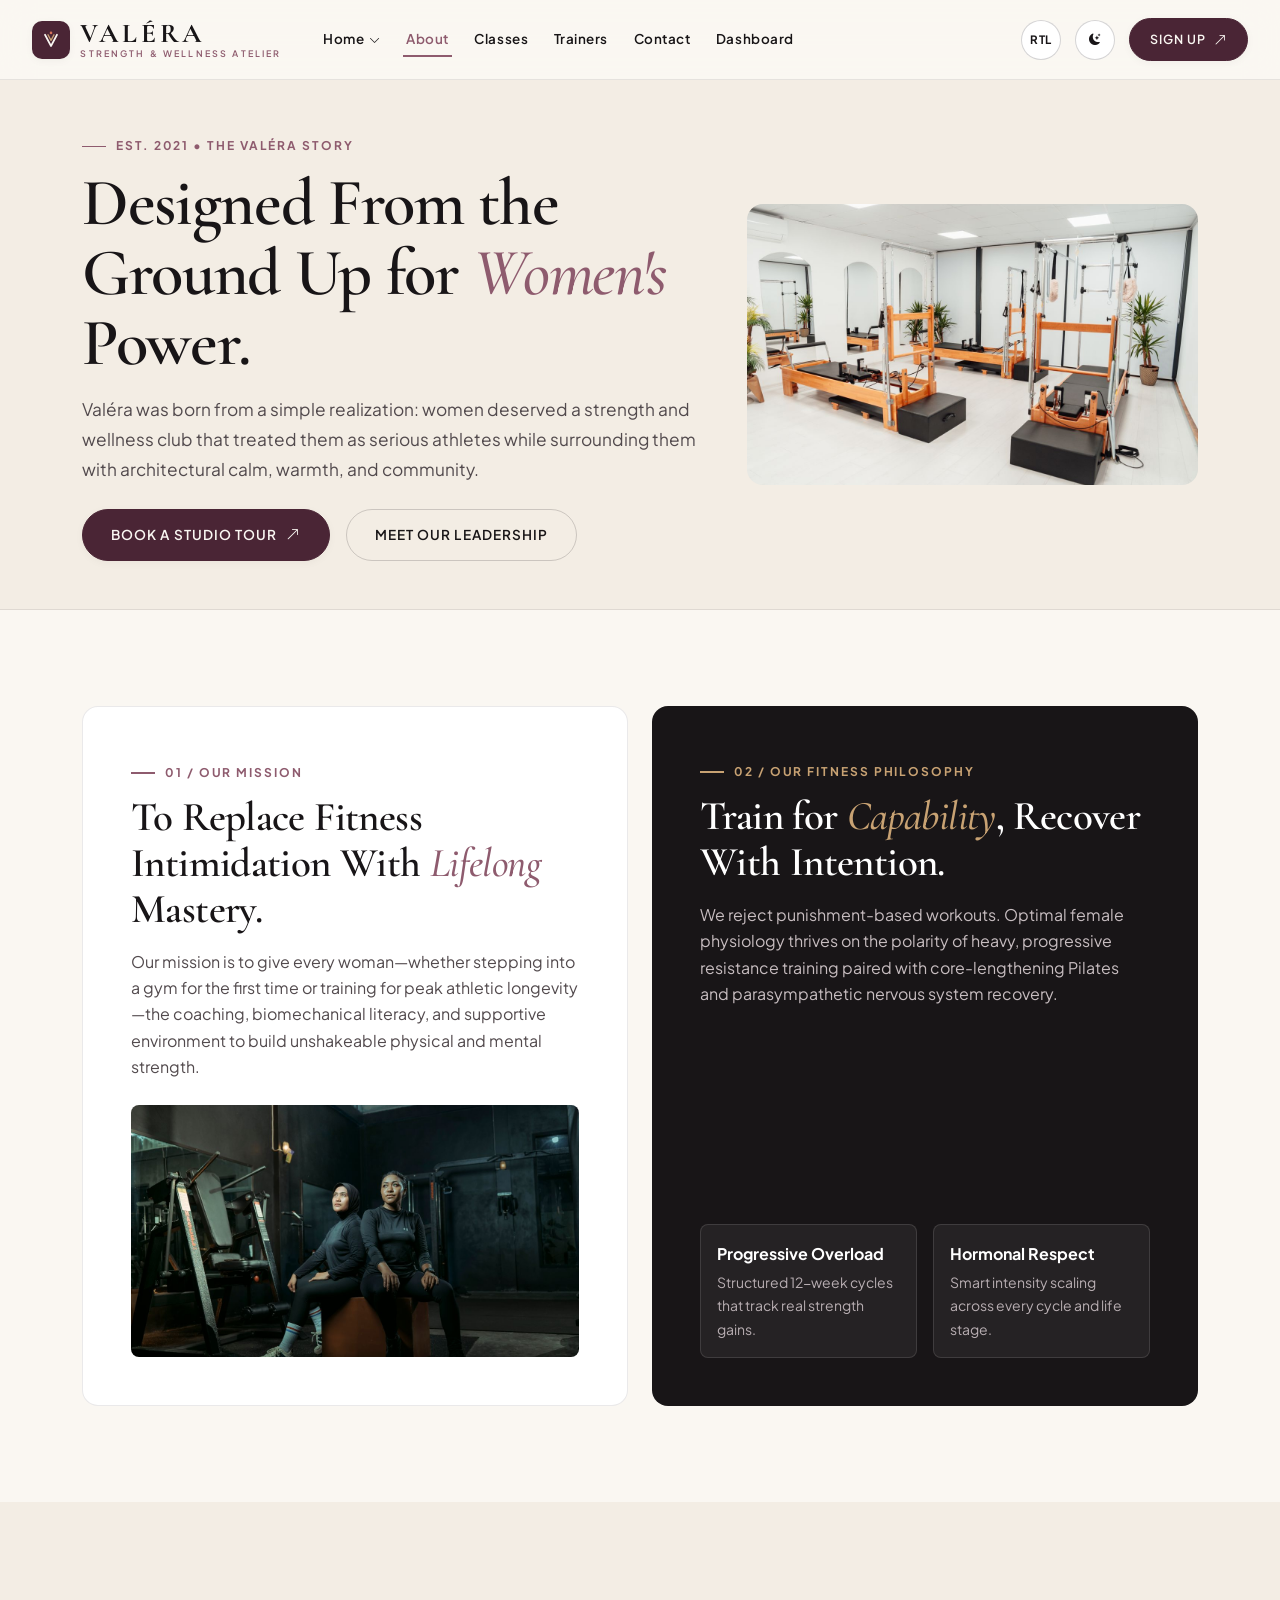
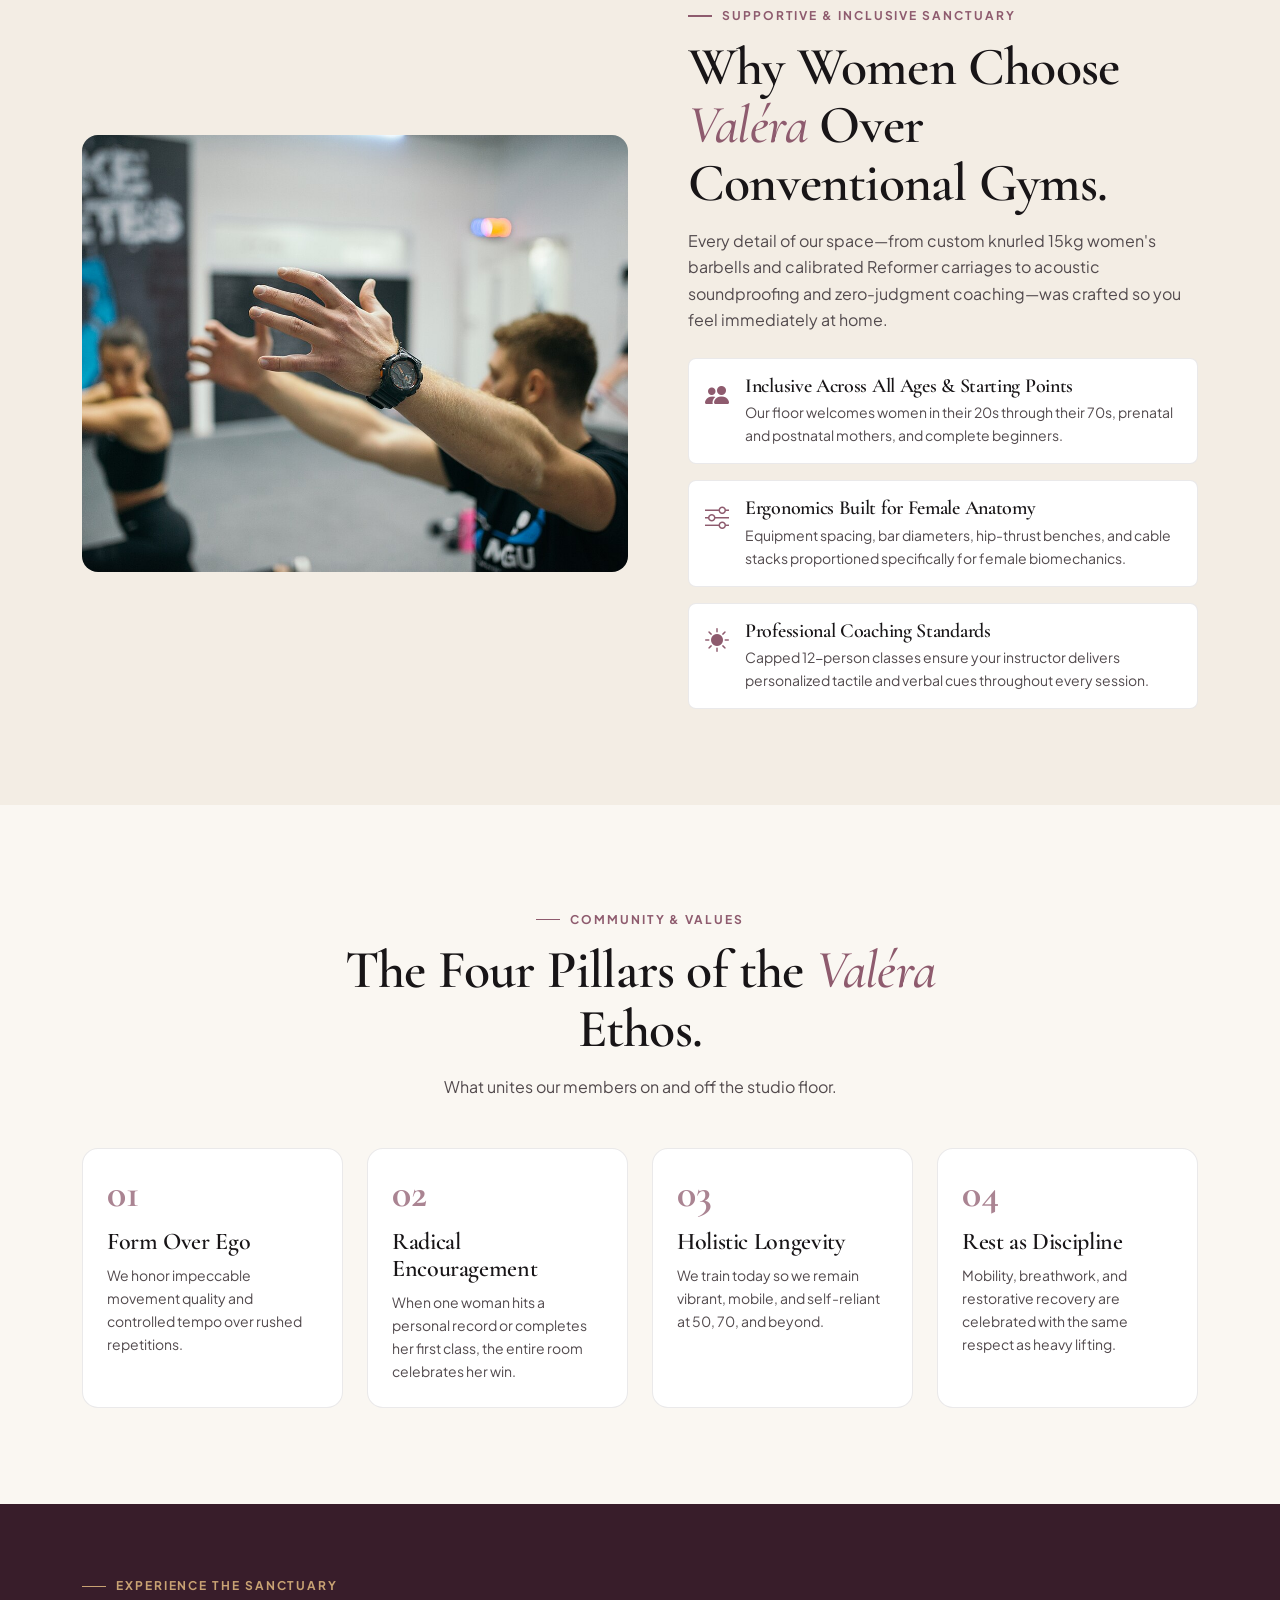
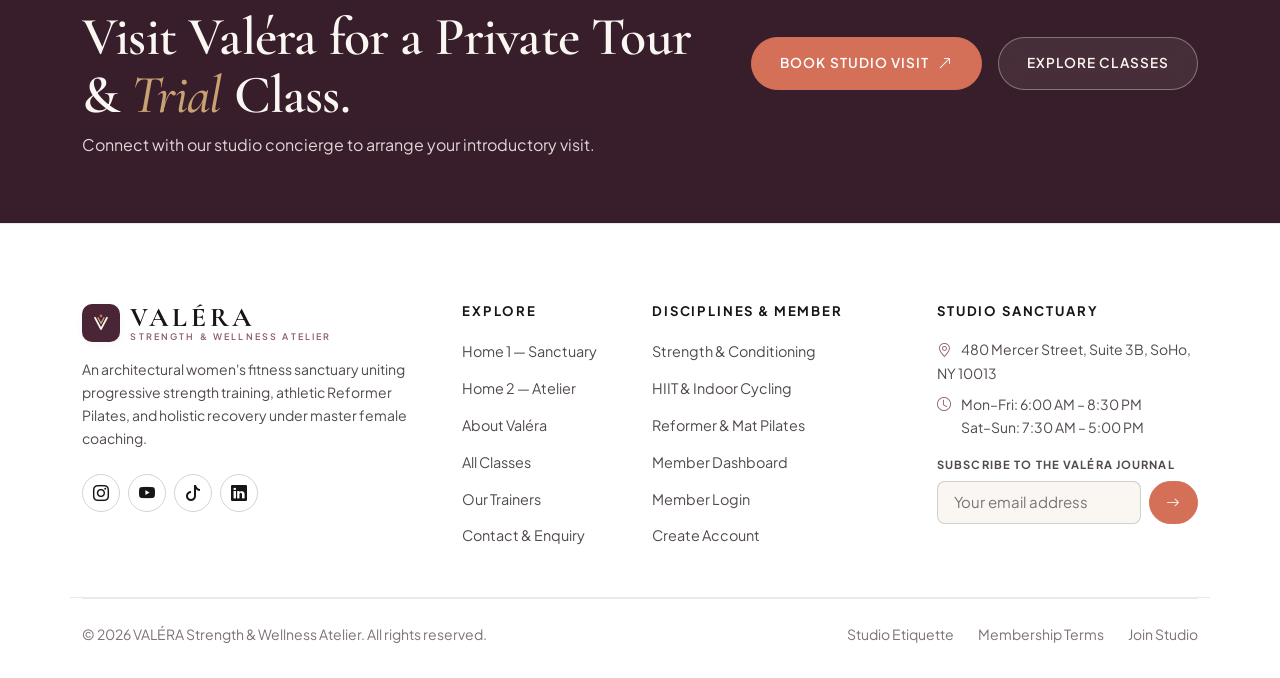
==== about.html @ f95fdae6 "Your commit message" ====
<!DOCTYPE html>
<html lang="en" data-theme="light" dir="ltr">
<head>
  <meta charset="UTF-8" />
  <meta name="viewport" content="width=device-width, initial-scale=1.0" />
  <title>About Our Women's Strength Sanctuary | VALÉRA Atelier</title>
  <meta name="description" content="Discover Valéra's mission, female-first training philosophy, coaching standards, and inclusive boutique studio culture." />
  <link rel="icon" type="image/svg+xml" href="assets/images/favicon.svg" />

  <!-- Prevent Flash of Unstyled Theme & Direction -->
  <script>
    (function() {
      try {
        var saved = localStorage.getItem('valera_theme_preference') || 'light';
        var dir = localStorage.getItem('valera_dir_preference') || 'ltr';
        document.documentElement.setAttribute('data-theme', saved);
        document.documentElement.setAttribute('dir', dir);
      } catch (e) {}
    })();
  </script>

  <!-- Google Fonts -->
  <link rel="preconnect" href="https://fonts.googleapis.com" />
  <link rel="preconnect" href="https://fonts.gstatic.com" crossorigin />
  <link href="https://fonts.googleapis.com/css2?family=Cormorant+Garamond:ital,wght@0,500;0,600;0,700;1,500;1,600&family=Plus+Jakarta+Sans:wght@400;500;600;700&display=swap" rel="stylesheet" />

  <!-- Bootstrap 5.3 CSS & Bootstrap Icons -->
  <link href="https://cdn.jsdelivr.net/npm/bootstrap@5.3.3/dist/css/bootstrap.min.css" rel="stylesheet" />
  <link href="https://cdn.jsdelivr.net/npm/bootstrap-icons@1.11.3/font/bootstrap-icons.min.css" rel="stylesheet" />

  <!-- Custom Design System Stylesheet -->
  <link rel="stylesheet" href="assets/css/style.css" />
</head>
<body>

  <!-- ========================================================================
       MANDATORY STICKY NAVIGATION BAR
       ======================================================================== -->
  <header class="valera-navbar" role="banner">
    <div class="container-fluid">
      <a href="index.html" class="navbar-brand-valera" aria-label="Valéra Home">
        <span class="brand-icon-mark" aria-hidden="true">
          <svg viewBox="0 0 64 64" fill="none" xmlns="http://www.w3.org/2000/svg">
            <path d="M16 18L32 48L48 18" stroke="#FAF7F2" stroke-width="4.5" stroke-linecap="round" stroke-linejoin="round"/>
            <path d="M24 18L32 33L40 18" stroke="#C8A273" stroke-width="3.5" stroke-linecap="round" stroke-linejoin="round"/>
            <circle cx="32" cy="13" r="3.5" fill="#D46F58"/>
          </svg>
        </span>
        <span class="brand-text-stack">
          <span class="brand-title">VALÉRA</span>
          <span class="brand-subtitle">Strength &amp; Wellness Atelier</span>
        </span>
      </a>

      <div class="d-flex align-items-center gap-2 d-lg-none">
        <button type="button" class="theme-toggle-btn rtl-toggle-btn" data-rtl-toggle aria-label="Toggle RTL direction" aria-pressed="false">RTL</button>
        <button type="button" class="theme-toggle-btn" data-theme-toggle aria-label="Switch theme">
          <i class="bi bi-moon-stars-fill"></i>
        </button>
        <button type="button" class="valera-hamburger" id="valeraHamburger" aria-label="Toggle navigation" aria-expanded="false" aria-controls="valeraNavCollapse">
          <i class="bi bi-list fs-4"></i>
        </button>
      </div>

      <nav class="valera-nav-collapse" id="valeraNavCollapse" aria-label="Main Navigation">
        <ul class="valera-nav-menu">
          <li class="valera-nav-item valera-dropdown">
            <button type="button" class="valera-nav-link valera-dropdown-toggle" aria-expanded="false">
              <span>Home</span>
              <i class="bi bi-chevron-down dropdown-SingleChevron"></i>
            </button>
            <ul class="valera-dropdown-menu" aria-label="Home variations">
              <li>
                <a href="index.html" class="valera-dropdown-item">
                  <span class="item-title">Home 1 — Sanctuary Flagship <i class="bi bi-arrow-up-right"></i></span>
                  <span class="item-desc">Cinematic strength &amp; athletic club experience</span>
                </a>
              </li>
              <li>
                <a href="home-2.html" class="valera-dropdown-item">
                  <span class="item-title">Home 2 — Editorial Atelier <i class="bi bi-arrow-up-right"></i></span>
                  <span class="item-desc">Lifestyle movement, pilates &amp; member chronicle</span>
                </a>
              </li>
            </ul>
          </li>

          <li class="valera-nav-item"><a href="about.html" class="valera-nav-link active">About</a></li>
          <li class="valera-nav-item"><a href="classes.html" class="valera-nav-link">Classes</a></li>
          <li class="valera-nav-item"><a href="trainers.html" class="valera-nav-link">Trainers</a></li>
          <li class="valera-nav-item"><a href="contact.html" class="valera-nav-link">Contact</a></li>
          <li class="valera-nav-item"><a href="dashboard.html" class="valera-nav-link">Dashboard</a></li>
        </ul>

        <div class="valera-nav-actions d-none d-lg-flex">
          <button type="button" class="theme-toggle-btn rtl-toggle-btn" data-rtl-toggle aria-label="Toggle RTL direction" aria-pressed="false">RTL</button>
          <button type="button" class="theme-toggle-btn" data-theme-toggle aria-label="Switch theme">
            <i class="bi bi-moon-stars-fill"></i>
          </button>
          <a href="signup.html" class="btn-valera-primary btn-nav-join">
            Sign Up <i class="bi bi-arrow-up-right"></i>
          </a>
        </div>

        <div class="valera-nav-actions-mobile d-lg-none">
          <a href="signup.html" class="btn-valera-primary w-100">
            Sign Up <i class="bi bi-arrow-up-right"></i>
          </a>
        </div>
      </nav>
    </div>
  </header>

  <main>
    <!-- ======================================================================
         1. UNIFORM NON-HOME PAGE HERO (.page-hero-valera)
         ====================================================================== -->
    <section class="page-hero-valera">
      <div class="container">
        <div class="row align-items-center gy-4">
          <div class="col-lg-7">
            <span class="eyebrow" data-gsap-hero>Est. 2021 &bull; The Valéra Story</span>
            <h1 class="display-xl mb-3" data-gsap-hero>
              Designed From the Ground Up for <span class="italic-accent">Women's</span> Power.
            </h1>
            <p class="lead-editorial mb-4" data-gsap-hero>
              Valéra was born from a simple realization: women deserved a strength and wellness club that treated them as serious athletes while surrounding them with architectural calm, warmth, and community.
            </p>
            <div class="d-flex flex-wrap gap-3" data-gsap-hero>
              <a href="contact.html#enquiry-form" class="btn-valera-primary">
                Book a Studio Tour <i class="bi bi-arrow-up-right"></i>
              </a>
              <a href="trainers.html" class="btn-valera-outline">
                Meet Our Leadership
              </a>
            </div>
          </div>

          <div class="col-lg-5">
            <div class="rounded-4 overflow-hidden shadow-md" style="aspect-ratio: 16/10;" data-gsap-hero>
              <img src="assets/images/pilates-studio-towers.jpg" alt="Valéra bright studio sanctuary with Pilates towers and strength floor" class="w-100 h-100 object-fit-cover" />
            </div>
          </div>
        </div>
      </div>
    </section>

    <!-- ======================================================================
         2. OUR MISSION & OUR FITNESS PHILOSOPHY
         ====================================================================== -->
    <section class="section-padding">
      <div class="container">
        <div class="row g-4 align-items-stretch">
          <div class="col-md-6">
            <div class="p-4 p-xl-5 rounded-4 bg-editorial-surface border h-100 d-flex flex-column justify-content-between" style="border-color: var(--border-subtle) !important;">
              <div>
                <span class="eyebrow">01 / Our Mission</span>
                <h2 class="display-md mb-3">
                  To Replace Fitness Intimidation With <span class="italic-accent">Lifelong</span> Mastery.
                </h2>
                <p class="text-secondary mb-4">
                  Our mission is to give every woman—whether stepping into a gym for the first time or training for peak athletic longevity—the coaching, biomechanical literacy, and supportive environment to build unshakeable physical and mental strength.
                </p>
              </div>
              <div class="rounded-3 overflow-hidden" style="aspect-ratio: 16/9;">
                <img src="assets/images/women-gym-friends.jpg" alt="Women supporting each other in Valéra studio" class="w-100 h-100 object-fit-cover" />
              </div>
            </div>
          </div>

          <div class="col-md-6">
            <div class="p-4 p-xl-5 rounded-4 bg-editorial-dark h-100 d-flex flex-column justify-content-between">
              <div>
                <span class="eyebrow eyebrow-light">02 / Our Fitness Philosophy</span>
                <h2 class="display-md mb-3 text-white">
                  Train for <span class="italic-accent" style="color: var(--accent-champagne);">Capability</span>, Recover With Intention.
                </h2>
                <p class="mb-4" style="color: #C7BDC0;">
                  We reject punishment-based workouts. Optimal female physiology thrives on the polarity of heavy, progressive resistance training paired with core-lengthening Pilates and parasympathetic nervous system recovery.
                </p>
              </div>
              <div class="row g-3 pt-2">
                <div class="col-sm-6">
                  <div class="p-3 rounded-3" style="background: rgba(250,247,242,0.06); border: 1px solid rgba(250,247,242,0.12);">
                    <strong class="text-white d-block mb-1">Progressive Overload</strong>
                    <p class="small mb-0" style="color: #B8AEB2;">Structured 12-week cycles that track real strength gains.</p>
                  </div>
                </div>
                <div class="col-sm-6">
                  <div class="p-3 rounded-3" style="background: rgba(250,247,242,0.06); border: 1px solid rgba(250,247,242,0.12);">
                    <strong class="text-white d-block mb-1">Hormonal Respect</strong>
                    <p class="small mb-0" style="color: #B8AEB2;">Smart intensity scaling across every cycle and life stage.</p>
                  </div>
                </div>
              </div>
            </div>
          </div>
        </div>
      </div>
    </section>

    <!-- ======================================================================
         3. WHY WOMEN CHOOSE OUR STUDIO & SUPPORTIVE INCLUSIVE ENVIRONMENT
         ====================================================================== -->
    <section class="section-padding bg-editorial-secondary">
      <div class="container">
        <div class="row align-items-center gy-5">
          <div class="col-lg-6">
            <div class="rounded-4 overflow-hidden shadow-md" style="aspect-ratio: 5/4;">
              <img src="assets/images/woman-following-trainer.jpg" alt="Coach guiding woman through personalized strength form" class="w-100 h-100 object-fit-cover" />
            </div>
          </div>

          <div class="col-lg-6 ps-lg-5">
            <span class="eyebrow">Supportive &amp; Inclusive Sanctuary</span>
            <h2 class="display-lg mb-3">
              Why Women Choose <span class="italic-accent">Valéra</span> Over Conventional Gyms.
            </h2>
            <p class="text-secondary mb-4">
              Every detail of our space—from custom knurled 15kg women's barbells and calibrated Reformer carriages to acoustic soundproofing and zero-judgment coaching—was crafted so you feel immediately at home.
            </p>

            <div class="d-flex flex-column gap-3">
              <div class="p-3 rounded-3 bg-editorial-surface border d-flex gap-3 align-items-start" style="border-color: var(--border-subtle) !important;">
                <i class="bi bi-people-fill fs-4" style="color: var(--brand-mauve);"></i>
                <div>
                  <h3 class="h5 display-font mb-1">Inclusive Across All Ages &amp; Starting Points</h3>
                  <p class="small text-secondary mb-0">Our floor welcomes women in their 20s through their 70s, prenatal and postnatal mothers, and complete beginners.</p>
                </div>
              </div>

              <div class="p-3 rounded-3 bg-editorial-surface border d-flex gap-3 align-items-start" style="border-color: var(--border-subtle) !important;">
                <i class="bi bi-sliders fs-4" style="color: var(--brand-mauve);"></i>
                <div>
                  <h3 class="h5 display-font mb-1">Ergonomics Built for Female Anatomy</h3>
                  <p class="small text-secondary mb-0">Equipment spacing, bar diameters, hip-thrust benches, and cable stacks proportioned specifically for female biomechanics.</p>
                </div>
              </div>

              <div class="p-3 rounded-3 bg-editorial-surface border d-flex gap-3 align-items-start" style="border-color: var(--border-subtle) !important;">
                <i class="bi bi-sun-fill fs-4" style="color: var(--brand-mauve);"></i>
                <div>
                  <h3 class="h5 display-font mb-1">Professional Coaching Standards</h3>
                  <p class="small text-secondary mb-0">Capped 12-person classes ensure your instructor delivers personalized tactile and verbal cues throughout every session.</p>
                </div>
              </div>
            </div>
          </div>
        </div>
      </div>
    </section>

    <!-- ======================================================================
         4. FITNESS COMMUNITY & VALUES
         ====================================================================== -->
    <section class="section-padding">
      <div class="container">
        <div class="text-center mx-auto mb-5" style="max-width: 680px;">
          <span class="eyebrow">Community &amp; Values</span>
          <h2 class="display-lg mb-3">
            The Four Pillars of the <span class="italic-accent">Valéra</span> Ethos.
          </h2>
          <p class="text-secondary">
            What unites our members on and off the studio floor.
          </p>
        </div>

        <div class="row g-4 justify-content-center">
          <div class="col-xl-3 col-md-6">
            <div class="p-4 rounded-4 bg-editorial-surface border h-100" style="border-color: var(--border-subtle) !important;">
              <div class="pillar-number mb-3">01</div>
              <h3 class="h4 display-font mb-2">Form Over Ego</h3>
              <p class="small text-secondary mb-0">
                We honor impeccable movement quality and controlled tempo over rushed repetitions.
              </p>
            </div>
          </div>

          <div class="col-xl-3 col-md-6">
            <div class="p-4 rounded-4 bg-editorial-surface border h-100" style="border-color: var(--border-subtle) !important;">
              <div class="pillar-number mb-3">02</div>
              <h3 class="h4 display-font mb-2">Radical Encouragement</h3>
              <p class="small text-secondary mb-0">
                When one woman hits a personal record or completes her first class, the entire room celebrates her win.
              </p>
            </div>
          </div>

          <div class="col-xl-3 col-md-6">
            <div class="p-4 rounded-4 bg-editorial-surface border h-100" style="border-color: var(--border-subtle) !important;">
              <div class="pillar-number mb-3">03</div>
              <h3 class="h4 display-font mb-2">Holistic Longevity</h3>
              <p class="small text-secondary mb-0">
                We train today so we remain vibrant, mobile, and self-reliant at 50, 70, and beyond.
              </p>
            </div>
          </div>

          <div class="col-xl-3 col-md-6">
            <div class="p-4 rounded-4 bg-editorial-surface border h-100" style="border-color: var(--border-subtle) !important;">
              <div class="pillar-number mb-3">04</div>
              <h3 class="h4 display-font mb-2">Rest as Discipline</h3>
              <p class="small text-secondary mb-0">
                Mobility, breathwork, and restorative recovery are celebrated with the same respect as heavy lifting.
              </p>
            </div>
          </div>
        </div>
      </div>
    </section>

    <!-- ======================================================================
         5. FINAL CTA BANNER
         ====================================================================== -->
    <section class="section-padding-sm bg-editorial-plum">
      <div class="container">
        <div class="row align-items-center justify-content-between gy-4">
          <div class="col-lg-7">
            <span class="eyebrow eyebrow-light">Experience the Sanctuary</span>
            <h2 class="display-lg mb-2">Visit Valéra for a Private Tour &amp; <span class="italic-accent" style="color: var(--accent-champagne);">Trial</span> Class.</h2>
            <p class="mb-0" style="color: #E0D6D9;">
              Connect with our studio concierge to arrange your introductory visit.
            </p>
          </div>
          <div class="col-lg-5 text-lg-end">
            <div class="d-flex flex-wrap gap-3 justify-content-lg-end">
              <a href="contact.html#enquiry-form" class="btn-valera-coral">
                Book Studio Visit <i class="bi bi-arrow-up-right"></i>
              </a>
              <a href="classes.html" class="btn-valera-outline-light">
                Explore Classes
              </a>
            </div>
          </div>
        </div>
      </div>
    </section>
  </main>

  <!-- ========================================================================
       PROFESSIONAL MULTI-COLUMN FOOTER (WHITE IN LIGHT MODE)
       ======================================================================== -->
  <footer class="valera-footer" role="contentinfo">
    <div class="container">
      <div class="row gy-5 pb-5 footer-top-divider">
        <div class="col-lg-4 col-md-6">
          <a href="index.html" class="navbar-brand-valera mb-3">
            <span class="brand-icon-mark" aria-hidden="true">
              <svg viewBox="0 0 64 64" fill="none" xmlns="http://www.w3.org/2000/svg">
                <path d="M16 18L32 48L48 18" stroke="#FAF7F2" stroke-width="4.5" stroke-linecap="round" stroke-linejoin="round"/>
                <path d="M24 18L32 33L40 18" stroke="#C8A273" stroke-width="3.5" stroke-linecap="round" stroke-linejoin="round"/>
                <circle cx="32" cy="13" r="3.5" fill="#D46F58"/>
              </svg>
            </span>
            <span class="brand-text-stack">
              <span class="brand-title">VALÉRA</span>
              <span class="brand-subtitle">Strength &amp; Wellness Atelier</span>
            </span>
          </a>
          <p class="small mb-4 footer-muted-text" style="max-width: 340px;">
            An architectural women's fitness sanctuary uniting progressive strength training, athletic Reformer Pilates, and holistic recovery under master female coaching.
          </p>
          <div class="d-flex gap-2">
            <a href="https://instagram.com" target="_blank" rel="noopener noreferrer" class="social-circle-link" aria-label="Instagram"><i class="bi bi-instagram"></i></a>
            <a href="https://youtube.com" target="_blank" rel="noopener noreferrer" class="social-circle-link" aria-label="YouTube"><i class="bi bi-youtube"></i></a>
            <a href="https://tiktok.com" target="_blank" rel="noopener noreferrer" class="social-circle-link" aria-label="TikTok"><i class="bi bi-tiktok"></i></a>
            <a href="https://linkedin.com" target="_blank" rel="noopener noreferrer" class="social-circle-link" aria-label="LinkedIn"><i class="bi bi-linkedin"></i></a>
          </div>
        </div>

        <div class="col-lg-2 col-md-6 col-6">
          <h4>Explore</h4>
          <ul class="footer-links">
            <li><a href="index.html">Home 1 — Sanctuary</a></li>
            <li><a href="home-2.html">Home 2 — Atelier</a></li>
            <li><a href="about.html">About Valéra</a></li>
            <li><a href="classes.html">All Classes</a></li>
            <li><a href="trainers.html">Our Trainers</a></li>
            <li><a href="contact.html">Contact &amp; Enquiry</a></li>
          </ul>
        </div>

        <div class="col-lg-3 col-md-6 col-6">
          <h4>Disciplines &amp; Member</h4>
          <ul class="footer-links">
            <li><a href="classes.html#strength-section">Strength &amp; Conditioning</a></li>
            <li><a href="classes.html#cardio-section">HIIT &amp; Indoor Cycling</a></li>
            <li><a href="classes.html#mindbody-section">Reformer &amp; Mat Pilates</a></li>
            <li><a href="dashboard.html">Member Dashboard</a></li>
            <li><a href="login.html">Member Login</a></li>
            <li><a href="signup.html">Create Account</a></li>
          </ul>
        </div>

        <div class="col-lg-3 col-md-6">
          <h4>Studio Sanctuary</h4>
          <p class="small mb-2 footer-muted-text">
            <i class="bi bi-geo-alt me-2" style="color: var(--brand-mauve);"></i> 480 Mercer Street, Suite 3B, SoHo, NY 10013
          </p>
          <p class="small mb-3 footer-muted-text">
            <i class="bi bi-clock me-2" style="color: var(--brand-mauve);"></i> Mon–Fri: 6:00 AM – 8:30 PM<br />
            <span class="ms-4">Sat–Sun: 7:30 AM – 5:00 PM</span>
          </p>
          <form class="valera-newsletter-form mt-3" novalidate>
            <label for="footerEmail5" class="small text-uppercase tracking-wider d-block mb-2 fw-bold" style="font-size: 0.7rem; letter-spacing: 0.1em;">Subscribe to The Valéra Journal</label>
            <div class="d-flex gap-2">
              <input type="email" id="footerEmail5" class="form-control-valera py-2 px-3 small" placeholder="Your email address" required />
              <button type="submit" class="btn-valera-coral py-2 px-3" aria-label="Subscribe"><i class="bi bi-arrow-right"></i></button>
            </div>
            <div class="newsletter-feedback small mt-2 d-none" style="color: var(--brand-mauve);"></div>
          </form>
        </div>
      </div>

      <div class="pt-4 d-flex flex-column flex-sm-row justify-content-between align-items-center gap-2 small footer-bottom-bar">
        <div>&copy; 2026 VALÉRA Strength &amp; Wellness Atelier. All rights reserved.</div>
        <div class="d-flex gap-4">
          <a href="about.html" class="text-reset">Studio Etiquette</a>
          <a href="contact.html" class="text-reset">Membership Terms</a>
          <a href="signup.html" class="text-reset">Join Studio</a>
        </div>
      </div>
    </div>
  </footer>

  <!-- Back to Top Button -->
  <button type="button" class="back-to-top-btn" id="valeraBackToTop" aria-label="Back to top">
    <i class="bi bi-arrow-up"></i>
  </button>

  <script src="https://cdn.jsdelivr.net/npm/bootstrap@5.3.3/dist/js/bootstrap.bundle.min.js"></script>
  <script src="https://cdnjs.cloudflare.com/ajax/libs/gsap/3.12.5/gsap.min.js"></script>
  <script src="assets/js/main.js"></script>
</body>
</html>
---- assets/css/style.css ----
/* ==========================================================================
   VALÉRA — Women's Strength & Wellness Atelier
   Premium Commercial Website Template Stylesheet
   Bootstrap 5 + Custom Luxury Editorial Design System
   Spacing System: 4px / 8px baseline grid
   ========================================================================== */

:root {
  /* Color Palette — Light Theme (Warm Ivory & Deep Charcoal Editorial) */
  --bg-primary: #FAF7F2;
  --bg-secondary: #F3EDE4;
  --bg-tertiary: #EAE1D5;
  --bg-surface: #FFFFFF;
  --bg-surface-elevated: #FFFFFF;
  --bg-glass: rgba(250, 247, 242, 0.88);
  --bg-dark-section: #181517;
  --bg-plum-section: #381D2A;

  /* Text Colors */
  --text-primary: #181517;
  --text-secondary: #524A4D;
  --text-muted: #7D7276;
  --text-on-dark: #FAF7F2;
  --text-on-dark-muted: #C7BDC0;

  /* Brand & Accent Colors */
  --brand-plum: #4A2535;
  --brand-plum-hover: #361926;
  --brand-mauve: #8E5B6E;
  --brand-mauve-soft: rgba(142, 91, 110, 0.12);
  --brand-rose: #C8939E;
  --brand-rose-soft: rgba(200, 147, 158, 0.18);
  --accent-champagne: #C8A273;
  --accent-champagne-soft: rgba(200, 162, 115, 0.16);
  --accent-coral: #D46F58;
  --accent-coral-hover: #BF5C45;

  /* Borders & Shadows */
  --border-subtle: rgba(24, 21, 23, 0.09);
  --border-strong: rgba(24, 21, 23, 0.18);
  --border-accent: rgba(142, 91, 110, 0.32);
  --shadow-xs: 0 2px 8px rgba(24, 21, 23, 0.04);
  --shadow-sm: 0 8px 24px rgba(24, 21, 23, 0.06);
  --shadow-md: 0 16px 40px rgba(24, 21, 23, 0.09);
  --shadow-lg: 0 24px 64px rgba(24, 21, 23, 0.14);

  /* Typography */
  --font-display: 'Cormorant Garamond', Georgia, serif;
  --font-sans: 'Plus Jakarta Sans', -apple-system, BlinkMacSystemFont, sans-serif;

  /* 4px / 8px Spacing Scale */
  --space-1: 0.25rem;  /* 4px */
  --space-2: 0.5rem;   /* 8px */
  --space-3: 0.75rem;  /* 12px */
  --space-4: 1rem;     /* 16px */
  --space-5: 1.5rem;   /* 24px */
  --space-6: 2rem;     /* 32px */
  --space-7: 2.5rem;   /* 40px */
  --space-8: 3rem;     /* 48px */
  --space-9: 4rem;     /* 64px */
  --space-10: 5rem;    /* 80px */
  --space-11: 6rem;    /* 96px */
  --space-12: 7.5rem;  /* 120px */

  /* Radii & Transitions */
  --radius-xs: 4px;
  --radius-sm: 8px;
  --radius-md: 16px;
  --radius-lg: 24px;
  --radius-pill: 9999px;
  --transition-fast: 0.2s cubic-bezier(0.25, 1, 0.5, 1);
  --transition-smooth: 0.4s cubic-bezier(0.16, 1, 0.3, 1);
  --navbar-height: 80px;
}

/* ==========================================================================
   Dark Theme Variables ([data-theme="dark"])
   ========================================================================== */
[data-theme="dark"] {
  --bg-primary: #121011;
  --bg-secondary: #1A1618;
  --bg-tertiary: #241E21;
  --bg-surface: #1D181B;
  --bg-surface-elevated: #262024;
  --bg-glass: rgba(18, 16, 17, 0.90);
  --bg-dark-section: #0B090A;
  --bg-plum-section: #2B1520;

  --text-primary: #F7F3EC;
  --text-secondary: #C6BCBF;
  --text-muted: #93878B;
  --text-on-dark: #FAF7F2;
  --text-on-dark-muted: #C7BDC0;

  --brand-plum: #8E5B6E;
  --brand-plum-hover: #A67084;
  --brand-mauve: #B88497;
  --brand-mauve-soft: rgba(184, 132, 151, 0.16);
  --brand-rose: #D9A7B2;
  --brand-rose-soft: rgba(217, 167, 178, 0.16);
  --accent-champagne: #DFBA88;
  --accent-champagne-soft: rgba(223, 186, 136, 0.16);
  --accent-coral: #E07D66;
  --accent-coral-hover: #EB907B;

  --border-subtle: rgba(247, 243, 236, 0.09);
  --border-strong: rgba(247, 243, 236, 0.18);
  --border-accent: rgba(217, 167, 178, 0.30);
  --shadow-xs: 0 2px 8px rgba(0, 0, 0, 0.25);
  --shadow-sm: 0 8px 24px rgba(0, 0, 0, 0.35);
  --shadow-md: 0 16px 40px rgba(0, 0, 0, 0.45);
  --shadow-lg: 0 24px 64px rgba(0, 0, 0, 0.60);
}

/* ==========================================================================
   Global Reset & Base Typography
   ========================================================================== */
*,
*::before,
*::after {
  box-sizing: border-box;
}

html {
  scroll-behavior: smooth;
  overflow-x: hidden;
  max-width: 100%;
}

body {
  font-family: var(--font-sans);
  background-color: var(--bg-primary);
  color: var(--text-primary);
  line-height: 1.65;
  font-size: 1rem;
  font-weight: 400;
  overflow-x: hidden;
  max-width: 100%;
  transition: background-color 0.3s ease, color 0.3s ease;
  -webkit-font-smoothing: antialiased;
  padding-top: var(--navbar-height);
}

img {
  max-width: 100%;
  height: auto;
  display: block;
}

a {
  color: inherit;
  text-decoration: none;
  transition: color var(--transition-fast);
}

h1, h2, h3, h4, h5, h6,
.display-font {
  font-family: var(--font-display);
  color: var(--text-primary);
  font-weight: 600;
  line-height: 1.12;
  letter-spacing: -0.015em;
  margin-top: 0;
}

.display-xl {
  font-size: clamp(2.65rem, 5.2vw, 4.75rem);
  line-height: 1.05;
  letter-spacing: -0.02em;
}

.display-lg {
  font-size: clamp(2.25rem, 4.2vw, 3.75rem);
  line-height: 1.08;
}

.display-md {
  font-size: clamp(1.85rem, 3.2vw, 2.85rem);
  line-height: 1.12;
}

.display-sm {
  font-size: clamp(1.45rem, 2.2vw, 2rem);
  line-height: 1.18;
}

.italic-accent {
  font-family: var(--font-display);
  font-style: italic;
  font-weight: 500;
  color: var(--brand-mauve);
}

[data-theme="dark"] .italic-accent {
  color: var(--brand-rose);
}

.eyebrow {
  display: inline-flex;
  align-items: center;
  gap: 0.625rem;
  font-family: var(--font-sans);
  font-size: 0.75rem;
  font-weight: 700;
  text-transform: uppercase;
  letter-spacing: 0.16em;
  color: var(--brand-mauve);
  margin-bottom: var(--space-3);
}

.eyebrow::before {
  content: "";
  display: inline-block;
  width: 24px;
  height: 1.5px;
  background-color: currentColor;
}

.eyebrow-light {
  color: var(--accent-champagne);
}

.lead-editorial {
  font-size: clamp(1.05rem, 1.35vw, 1.22rem);
  line-height: 1.75;
  color: var(--text-secondary);
}

/* ==========================================================================
   Uniform Non-Home Page Hero (Consistent Height Across About, Classes, Trainers, Contact)
   ========================================================================== */
.page-hero-valera {
  min-height: 360px;
  display: flex;
  align-items: center;
  padding-top: var(--space-8);
  padding-bottom: var(--space-8);
  background-color: var(--bg-secondary);
  border-bottom: 1px solid var(--border-subtle);
}

@media (max-width: 991.98px) {
  .page-hero-valera {
    min-height: auto;
    padding-top: var(--space-7);
    padding-bottom: var(--space-7);
  }
}

/* ==========================================================================
   Section Spacing & Utility Layout
   ========================================================================== */
.section-padding {
  padding-top: var(--space-11);
  padding-bottom: var(--space-11);
}

.section-padding-sm {
  padding-top: var(--space-9);
  padding-bottom: var(--space-9);
}

@media (max-width: 991.98px) {
  .section-padding {
    padding-top: var(--space-9);
    padding-bottom: var(--space-9);
  }
  .section-padding-sm {
    padding-top: var(--space-7);
    padding-bottom: var(--space-7);
  }
}

.bg-editorial-secondary {
  background-color: var(--bg-secondary);
}

.bg-editorial-tertiary {
  background-color: var(--bg-tertiary);
}

.bg-editorial-surface {
  background-color: var(--bg-surface);
}

.bg-editorial-dark {
  background-color: var(--bg-dark-section);
  color: var(--text-on-dark);
}

.bg-editorial-dark h1,
.bg-editorial-dark h2,
.bg-editorial-dark h3,
.bg-editorial-dark h4,
.bg-editorial-dark h5,
.bg-editorial-dark .display-font {
  color: var(--text-on-dark);
}

.bg-editorial-dark p,
.bg-editorial-dark .text-secondary-dark {
  color: var(--text-on-dark-muted);
}

.bg-editorial-plum {
  background-color: var(--bg-plum-section);
  color: var(--text-on-dark);
}

.bg-editorial-plum h1,
.bg-editorial-plum h2,
.bg-editorial-plum h3,
.bg-editorial-plum h4,
.bg-editorial-plum .display-font {
  color: var(--text-on-dark);
}

/* ==========================================================================
   Buttons & Interactive Controls
   ========================================================================== */
.btn-valera-primary {
  display: inline-flex;
  align-items: center;
  justify-content: center;
  gap: 0.5rem;
  background-color: #4A2535;
  color: #FAF7F2 !important;
  font-family: var(--font-sans);
  font-size: 0.85rem;
  font-weight: 600;
  letter-spacing: 0.08em;
  text-transform: uppercase;
  padding: 0.875rem 1.75rem;
  border-radius: var(--radius-pill);
  border: 1px solid #4A2535;
  transition: all var(--transition-fast);
  box-shadow: var(--shadow-xs);
  cursor: pointer;
  white-space: nowrap;
}

.btn-valera-primary:hover,
.btn-valera-primary:focus {
  background-color: #351825;
  border-color: #351825;
  color: #FFFFFF !important;
  transform: translateY(-2px);
  box-shadow: var(--shadow-sm);
}

[data-theme="dark"] .btn-valera-primary {
  background-color: var(--brand-rose);
  border-color: var(--brand-rose);
  color: #161214 !important;
}

[data-theme="dark"] .btn-valera-primary:hover,
[data-theme="dark"] .btn-valera-primary:focus {
  background-color: var(--accent-champagne);
  border-color: var(--accent-champagne);
  color: #121011 !important;
}

.btn-valera-coral {
  display: inline-flex;
  align-items: center;
  justify-content: center;
  gap: 0.5rem;
  background-color: var(--accent-coral);
  color: #FFFFFF !important;
  font-family: var(--font-sans);
  font-size: 0.85rem;
  font-weight: 600;
  letter-spacing: 0.08em;
  text-transform: uppercase;
  padding: 0.875rem 1.75rem;
  border-radius: var(--radius-pill);
  border: 1px solid var(--accent-coral);
  transition: all var(--transition-fast);
  cursor: pointer;
  white-space: nowrap;
}

.btn-valera-coral:hover,
.btn-valera-coral:focus {
  background-color: var(--accent-coral-hover);
  border-color: var(--accent-coral-hover);
  color: #FFFFFF !important;
  transform: translateY(-2px);
  box-shadow: var(--shadow-sm);
}

.btn-valera-outline {
  display: inline-flex;
  align-items: center;
  justify-content: center;
  gap: 0.5rem;
  background-color: transparent;
  color: var(--text-primary) !important;
  font-family: var(--font-sans);
  font-size: 0.85rem;
  font-weight: 600;
  letter-spacing: 0.08em;
  text-transform: uppercase;
  padding: 0.875rem 1.75rem;
  border-radius: var(--radius-pill);
  border: 1px solid var(--border-strong);
  transition: all var(--transition-fast);
  cursor: pointer;
  white-space: nowrap;
}

.btn-valera-outline:hover,
.btn-valera-outline:focus {
  background-color: var(--text-primary);
  color: var(--bg-primary) !important;
  border-color: var(--text-primary);
  transform: translateY(-2px);
}

.btn-valera-light {
  display: inline-flex;
  align-items: center;
  justify-content: center;
  gap: 0.5rem;
  background-color: #FAF7F2;
  color: #181517 !important;
  font-family: var(--font-sans);
  font-size: 0.85rem;
  font-weight: 600;
  letter-spacing: 0.08em;
  text-transform: uppercase;
  padding: 0.875rem 1.75rem;
  border-radius: var(--radius-pill);
  border: 1px solid #FAF7F2;
  transition: all var(--transition-fast);
  cursor: pointer;
  white-space: nowrap;
}

.btn-valera-light:hover {
  background-color: var(--accent-champagne);
  border-color: var(--accent-champagne);
  color: #181517 !important;
  transform: translateY(-2px);
}

.btn-valera-outline-light {
  display: inline-flex;
  align-items: center;
  justify-content: center;
  gap: 0.5rem;
  background-color: rgba(250, 247, 242, 0.08);
  backdrop-filter: blur(8px);
  color: #FAF7F2 !important;
  font-family: var(--font-sans);
  font-size: 0.85rem;
  font-weight: 600;
  letter-spacing: 0.08em;
  text-transform: uppercase;
  padding: 0.875rem 1.75rem;
  border-radius: var(--radius-pill);
  border: 1px solid rgba(250, 247, 242, 0.35);
  transition: all var(--transition-fast);
  cursor: pointer;
  white-space: nowrap;
}

.btn-valera-outline-light:hover {
  background-color: #FAF7F2;
  color: #181517 !important;
  border-color: #FAF7F2;
  transform: translateY(-2px);
}

.link-editorial {
  display: inline-flex;
  align-items: center;
  gap: 0.5rem;
  font-size: 0.82rem;
  font-weight: 700;
  text-transform: uppercase;
  letter-spacing: 0.12em;
  color: var(--text-primary);
  padding-bottom: 4px;
  border-bottom: 1.5px solid var(--brand-mauve);
  transition: all var(--transition-fast);
}

.link-editorial:hover {
  color: var(--brand-mauve);
  gap: 0.75rem;
}

/* ==========================================================================
   Mandatory Sticky Navigation Bar
   ========================================================================== */
.valera-navbar {
  position: fixed;
  top: 0;
  left: 0;
  right: 0;
  height: var(--navbar-height);
  z-index: 1040;
  background-color: var(--bg-glass);
  backdrop-filter: blur(16px);
  -webkit-backdrop-filter: blur(16px);
  border-bottom: 1px solid var(--border-subtle);
  transition: background-color 0.3s ease, box-shadow 0.3s ease, border-color 0.3s ease;
}

.valera-navbar.scrolled {
  box-shadow: var(--shadow-sm);
}

.valera-navbar .container-fluid {
  max-width: 1440px;
  padding-left: clamp(1rem, 2.5vw, 2.5rem);
  padding-right: clamp(1rem, 2.5vw, 2.5rem);
  height: 100%;
  display: flex;
  align-items: center;
  justify-content: space-between;
}

/* Brand Logo */
.navbar-brand-valera {
  display: inline-flex;
  align-items: center;
  gap: 0.65rem;
  text-decoration: none;
  flex-shrink: 0;
}

.brand-icon-mark {
  width: 38px;
  height: 38px;
  border-radius: 10px;
  background-color: #4A2535;
  display: inline-flex;
  align-items: center;
  justify-content: center;
  flex-shrink: 0;
  box-shadow: var(--shadow-xs);
}

[data-theme="dark"] .brand-icon-mark {
  background-color: #5C3144;
  border: 1px solid rgba(250, 247, 242, 0.14);
}

.brand-icon-mark svg {
  width: 24px;
  height: 24px;
  display: block;
}

.brand-text-stack {
  display: inline-flex;
  flex-direction: column;
  line-height: 1;
}

.navbar-brand-valera .brand-title {
  font-family: var(--font-display);
  font-size: 1.7rem;
  font-weight: 700;
  letter-spacing: 0.14em;
  color: var(--text-primary);
}

.navbar-brand-valera .brand-subtitle {
  font-family: var(--font-sans);
  font-size: 0.56rem;
  font-weight: 600;
  letter-spacing: 0.24em;
  text-transform: uppercase;
  color: var(--brand-mauve);
  margin-top: 2px;
}

/* Desktop Navigation Links */
.valera-nav-menu {
  display: flex;
  align-items: center;
  gap: clamp(0.75rem, 1.5vw, 1.75rem);
  list-style: none;
  margin: 0;
  padding: 0;
}

.valera-nav-item {
  position: relative;
}

.valera-nav-link {
  display: inline-flex;
  align-items: center;
  gap: 0.3rem;
  font-family: var(--font-sans);
  font-size: 0.84rem;
  font-weight: 600;
  letter-spacing: 0.04em;
  color: var(--text-primary);
  padding: 0.5rem 0.2rem;
  position: relative;
  transition: color var(--transition-fast);
  white-space: nowrap;
  background: none;
  border: none;
  cursor: pointer;
}

.valera-nav-link::after {
  content: "";
  position: absolute;
  bottom: 2px;
  left: 0;
  width: 0;
  height: 1.5px;
  background-color: var(--brand-mauve);
  transition: width var(--transition-fast);
}

.valera-nav-link:hover,
.valera-nav-link.active {
  color: var(--brand-mauve);
}

.valera-nav-link:hover::after,
.valera-nav-link.active::after {
  width: 100%;
}

/* Home Dropdown Menu (Hover & Click supported) */
.valera-dropdown-toggle .dropdown-SingleChevron {
  font-size: 0.7rem;
  transition: transform var(--transition-fast);
}

.valera-dropdown.open .valera-dropdown-toggle .dropdown-SingleChevron {
  transform: rotate(180deg);
}

.valera-dropdown-menu {
  position: absolute;
  top: calc(100% + 8px);
  left: 0;
  min-width: 250px;
  background-color: var(--bg-surface-elevated);
  border: 1px solid var(--border-subtle);
  border-radius: var(--radius-md);
  box-shadow: var(--shadow-md);
  padding: 0.625rem;
  list-style: none;
  margin: 0;
  opacity: 0;
  visibility: hidden;
  transform: translateY(8px);
  transition: all var(--transition-fast);
  z-index: 1050;
}

/* Hover bridge so cursor never loses hover between trigger and menu */
.valera-dropdown::after {
  content: "";
  position: absolute;
  top: 100%;
  left: 0;
  width: 100%;
  height: 12px;
}

.valera-dropdown.open .valera-dropdown-menu {
  opacity: 1;
  visibility: visible;
  transform: translateY(0);
}

@media (min-width: 992px) {
  .valera-dropdown:hover .valera-dropdown-menu {
    opacity: 1;
    visibility: visible;
    transform: translateY(0);
  }
  .valera-dropdown:hover .valera-dropdown-toggle .dropdown-SingleChevron {
    transform: rotate(180deg);
  }
}

.valera-dropdown-item {
  display: flex;
  flex-direction: column;
  padding: 0.65rem 0.875rem;
  border-radius: var(--radius-sm);
  transition: background-color var(--transition-fast);
  text-decoration: none;
}

.valera-dropdown-item:hover,
.valera-dropdown-item.active {
  background-color: var(--brand-mauve-soft);
}

.valera-dropdown-item .item-title {
  font-size: 0.85rem;
  font-weight: 600;
  color: var(--text-primary);
  display: flex;
  align-items: center;
  justify-content: space-between;
}

.valera-dropdown-item .item-desc {
  font-size: 0.72rem;
  color: var(--text-muted);
  margin-top: 2px;
}

/* Navbar Actions (Auth links, Theme Toggle, Join Now CTA) */
.valera-nav-actions {
  display: flex;
  align-items: center;
  gap: clamp(0.5rem, 1.1vw, 1rem);
}

.nav-auth-divider {
  width: 1px;
  height: 20px;
  background-color: var(--border-strong);
}

.theme-toggle-btn {
  width: 40px;
  height: 40px;
  border-radius: 50%;
  border: 1px solid var(--border-strong);
  background-color: var(--bg-surface);
  color: var(--text-primary);
  display: inline-flex;
  align-items: center;
  justify-content: center;
  cursor: pointer;
  transition: all var(--transition-fast);
  flex-shrink: 0;
  font-size: 0.72rem;
  font-weight: 700;
  letter-spacing: 0.04em;
  padding: 0;
}

.theme-toggle-btn:hover,
.theme-toggle-btn.active {
  background-color: var(--brand-mauve-soft);
  border-color: var(--brand-mauve);
  color: var(--brand-mauve);
}

.rtl-toggle-btn.active {
  background-color: var(--brand-plum);
  border-color: var(--brand-plum);
  color: #FAF7F2;
}

[data-theme="dark"] .rtl-toggle-btn.active {
  background-color: var(--brand-rose);
  border-color: var(--brand-rose);
  color: #181517;
}

.btn-nav-join {
  padding: 0.625rem 1.25rem;
  font-size: 0.78rem;
}

/* Mobile Hamburger Button */
.valera-hamburger {
  display: none;
  width: 42px;
  height: 42px;
  border-radius: var(--radius-sm);
  border: 1px solid var(--border-strong);
  background-color: var(--bg-surface);
  color: var(--text-primary);
  align-items: center;
  justify-content: center;
  cursor: pointer;
  padding: 0;
  transition: all var(--transition-fast);
}

.valera-hamburger:hover {
  border-color: var(--brand-mauve);
  color: var(--brand-mauve);
}

/* Responsive Mobile Drawer (< 992px) */
@media (max-width: 991.98px) {
  .valera-hamburger {
    display: inline-flex;
  }

  .valera-nav-collapse {
    position: fixed;
    top: var(--navbar-height);
    left: 0;
    right: 0;
    max-height: calc(100dvh - var(--navbar-height));
    overflow-y: auto;
    background-color: var(--bg-surface-elevated);
    border-bottom: 1px solid var(--border-strong);
    box-shadow: var(--shadow-lg);
    padding: 1.25rem 1.5rem 2rem;
    opacity: 0;
    visibility: hidden;
    transform: translateY(-12px);
    transition: all 0.28s cubic-bezier(0.16, 1, 0.3, 1);
    z-index: 1039;
  }

  .valera-nav-collapse.show {
    opacity: 1;
    visibility: visible;
    transform: translateY(0);
  }

  .valera-nav-menu {
    flex-direction: column;
    align-items: stretch;
    gap: 0.25rem;
  }

  .valera-nav-link {
    width: 100%;
    justify-content: space-between;
    font-size: 1rem;
    padding: 0.75rem 0.5rem;
    border-bottom: 1px solid var(--border-subtle);
  }

  .valera-nav-link::after {
    display: none;
  }

  .valera-dropdown-menu {
    position: static;
    box-shadow: none;
    border: none;
    background-color: var(--bg-secondary);
    border-radius: var(--radius-sm);
    padding: 0.5rem;
    margin-top: 0.25rem;
    margin-bottom: 0.5rem;
    display: none;
    opacity: 1;
    visibility: visible;
    transform: none;
  }

  .valera-dropdown.open .valera-dropdown-menu {
    display: block;
  }

  .valera-nav-actions-mobile {
    display: flex;
    flex-direction: column;
    gap: 0.75rem;
    margin-top: 1.25rem;
  }
}

@media (min-width: 992px) {
  .valera-nav-collapse {
    display: flex;
    align-items: center;
    justify-content: space-between;
    flex-grow: 1;
    margin-left: clamp(1.25rem, 3vw, 3.25rem);
  }
  .valera-nav-actions-mobile {
    display: none;
  }
}

/* ==========================================================================
   Hero Sections — Home 1 & Home 2
   ========================================================================== */

/* Home 1 Hero: Cinematic Architectural Sanctuary */
.hero-home-1 {
  position: relative;
  min-height: calc(100vh - var(--navbar-height));
  display: flex;
  align-items: center;
  padding: var(--space-8) 0;
  overflow: hidden;
  background-color: var(--bg-dark-section);
  color: #FAF7F2;
}

.hero-home-1-bg {
  position: absolute;
  inset: 0;
  z-index: 0;
}

.hero-home-1-bg img {
  width: 100%;
  height: 100%;
  object-fit: cover;
  object-position: center 25%;
  filter: brightness(0.62) contrast(1.06);
  transform: scale(1.02);
}

.hero-home-1-overlay {
  position: absolute;
  inset: 0;
  background: linear-gradient(
    102deg,
    rgba(18, 14, 16, 0.92) 0%,
    rgba(28, 18, 23, 0.76) 52%,
    rgba(18, 14, 16, 0.42) 100%
  );
  z-index: 1;
}

.hero-home-1-content {
  position: relative;
  z-index: 2;
}

.hero-home-1 h1 {
  color: #FAF7F2;
}

.hero-home-1 .italic-accent {
  color: var(--accent-champagne);
}

.hero-stat-pill {
  background: rgba(250, 247, 242, 0.08);
  backdrop-filter: blur(12px);
  border: 1px solid rgba(250, 247, 242, 0.18);
  border-radius: var(--radius-md);
  padding: 1.25rem 1.5rem;
}

.hero-stat-pill .stat-number {
  font-family: var(--font-display);
  font-size: 2.25rem;
  font-weight: 700;
  line-height: 1;
  color: var(--accent-champagne);
}

.hero-floating-card {
  background: rgba(24, 21, 23, 0.82);
  backdrop-filter: blur(16px);
  border: 1px solid rgba(250, 247, 242, 0.16);
  border-radius: var(--radius-md);
  padding: 1.5rem;
  color: #FAF7F2;
}

/* Home 2 Hero: Editorial Split Atelier */
.hero-home-2 {
  position: relative;
  padding: var(--space-8) 0 var(--space-10);
  background-color: var(--bg-primary);
  border-bottom: 1px solid var(--border-subtle);
}

.hero-2-arch-frame {
  position: relative;
  border-radius: 220px 220px 16px 16px;
  overflow: hidden;
  aspect-ratio: 4 / 5;
  box-shadow: var(--shadow-lg);
}

.hero-2-arch-frame img {
  width: 100%;
  height: 100%;
  object-fit: cover;
}

.hero-2-secondary-img {
  width: 210px;
  aspect-ratio: 1 / 1.15;
  border-radius: var(--radius-md);
  overflow: hidden;
  border: 6px solid var(--bg-primary);
  box-shadow: var(--shadow-md);
  position: absolute;
  bottom: -24px;
  left: -28px;
}

@media (max-width: 767.98px) {
  .hero-2-secondary-img {
    width: 140px;
    bottom: -16px;
    left: 12px;
  }
}

.editorial-ticker {
  background-color: var(--bg-plum-section);
  color: #FAF7F2;
  padding: 0.875rem 0;
  overflow: hidden;
  border-top: 1px solid rgba(250, 247, 242, 0.1);
  border-bottom: 1px solid rgba(250, 247, 242, 0.1);
}

.ticker-track {
  display: flex;
  align-items: center;
  gap: 2.5rem;
  white-space: nowrap;
  flex-wrap: wrap;
  justify-content: center;
  font-size: 0.78rem;
  letter-spacing: 0.18em;
  text-transform: uppercase;
  font-weight: 600;
}

.ticker-dot {
  width: 5px;
  height: 5px;
  border-radius: 50%;
  background-color: var(--accent-champagne);
  display: inline-block;
}

/* ==========================================================================
   Cards, Editorial Blocks & Image Treatments
   ========================================================================== */
.editorial-card {
  background-color: var(--bg-surface);
  border: 1px solid var(--border-subtle);
  border-radius: var(--radius-md);
  overflow: hidden;
  transition: transform var(--transition-smooth), box-shadow var(--transition-smooth), border-color var(--transition-fast);
  height: 100%;
  display: flex;
  flex-direction: column;
}

.editorial-card:hover {
  transform: translateY(-6px);
  box-shadow: var(--shadow-md);
  border-color: var(--border-accent);
}

.editorial-img-wrap {
  position: relative;
  overflow: hidden;
  aspect-ratio: 4 / 3;
  background-color: var(--bg-tertiary);
}

.editorial-img-wrap.aspect-portrait {
  aspect-ratio: 3 / 4;
}

.editorial-img-wrap.aspect-square {
  aspect-ratio: 1 / 1;
}

.editorial-img-wrap.aspect-wide {
  aspect-ratio: 16 / 10;
}

.editorial-img-wrap img {
  width: 100%;
  height: 100%;
  object-fit: cover;
  transition: transform 0.65s cubic-bezier(0.16, 1, 0.3, 1);
}

.editorial-card:hover .editorial-img-wrap img {
  transform: scale(1.05);
}

.badge-valera {
  display: inline-flex;
  align-items: center;
  gap: 0.35rem;
  font-size: 0.7rem;
  font-weight: 700;
  letter-spacing: 0.1em;
  text-transform: uppercase;
  padding: 0.35rem 0.75rem;
  border-radius: var(--radius-pill);
  background-color: var(--brand-mauve-soft);
  color: var(--brand-plum);
}

[data-theme="dark"] .badge-valera {
  color: var(--brand-rose);
}

.badge-level-beginner {
  background-color: rgba(78, 135, 108, 0.15);
  color: #2E684D;
}
[data-theme="dark"] .badge-level-beginner {
  background-color: rgba(108, 179, 145, 0.18);
  color: #8FD6B3;
}

.badge-level-intermediate {
  background-color: var(--accent-champagne-soft);
  color: #8A6230;
}
[data-theme="dark"] .badge-level-intermediate {
  color: var(--accent-champagne);
}

.badge-level-advanced {
  background-color: rgba(180, 76, 92, 0.15);
  color: #963444;
}
[data-theme="dark"] .badge-level-advanced {
  background-color: rgba(217, 110, 126, 0.2);
  color: #F09AA7;
}

.badge-overlay-top {
  position: absolute;
  top: 1rem;
  left: 1rem;
  z-index: 2;
  background-color: rgba(24, 21, 23, 0.78);
  backdrop-filter: blur(8px);
  color: #FAF7F2;
  padding: 0.35rem 0.85rem;
  border-radius: var(--radius-pill);
  font-size: 0.68rem;
  font-weight: 700;
  letter-spacing: 0.12em;
  text-transform: uppercase;
}

/* ==========================================================================
   Filter Pills (Classes & Trainers & Schedule)
   ========================================================================== */
.filter-bar-valera {
  display: flex;
  flex-wrap: wrap;
  gap: 0.5rem;
  align-items: center;
}

.filter-pill-btn {
  background-color: var(--bg-surface);
  color: var(--text-secondary);
  border: 1px solid var(--border-strong);
  border-radius: var(--radius-pill);
  padding: 0.55rem 1.25rem;
  font-size: 0.8rem;
  font-weight: 600;
  letter-spacing: 0.04em;
  cursor: pointer;
  transition: all var(--transition-fast);
}

.filter-pill-btn:hover {
  border-color: var(--brand-mauve);
  color: var(--text-primary);
}

.filter-pill-btn.active {
  background-color: var(--brand-plum);
  border-color: var(--brand-plum);
  color: #FAF7F2;
}

[data-theme="dark"] .filter-pill-btn.active {
  background-color: var(--brand-rose);
  border-color: var(--brand-rose);
  color: #181517;
}

/* ==========================================================================
   Class Schedule Table (Responsive & Editable Sample Data)
   ========================================================================== */
.schedule-table-wrapper {
  background-color: var(--bg-surface);
  border: 1px solid var(--border-subtle);
  border-radius: var(--radius-md);
  overflow-x: auto;
  box-shadow: var(--shadow-xs);
}

.table-valera-schedule {
  width: 100%;
  border-collapse: collapse;
  min-width: 680px;
}

.table-valera-schedule th {
  background-color: var(--bg-secondary);
  color: var(--text-primary);
  font-size: 0.74rem;
  font-weight: 700;
  text-transform: uppercase;
  letter-spacing: 0.12em;
  padding: 1rem 1.25rem;
  border-bottom: 1px solid var(--border-strong);
  text-align: left;
}

.table-valera-schedule td {
  padding: 1.1rem 1.25rem;
  border-bottom: 1px solid var(--border-subtle);
  vertical-align: middle;
  font-size: 0.9rem;
  color: var(--text-secondary);
}

.table-valera-schedule tr:last-child td {
  border-bottom: none;
}

.table-valera-schedule tr:hover td {
  background-color: var(--brand-mauve-soft);
}

/* ==========================================================================
   Trainer Profile Cards & Editorial Rows
   ========================================================================== */
.trainer-card {
  background-color: var(--bg-surface);
  border: 1px solid var(--border-subtle);
  border-radius: var(--radius-md);
  overflow: hidden;
  transition: all var(--transition-smooth);
  height: 100%;
  display: flex;
  flex-direction: column;
}

.trainer-card:hover {
  transform: translateY(-5px);
  box-shadow: var(--shadow-md);
  border-color: var(--border-accent);
}

.trainer-meta-list {
  list-style: none;
  padding: 0;
  margin: 0;
  display: flex;
  flex-direction: column;
  gap: 0.5rem;
  font-size: 0.85rem;
}

.trainer-meta-list li {
  display: flex;
  align-items: flex-start;
  gap: 0.5rem;
  color: var(--text-secondary);
}

.trainer-meta-list i {
  color: var(--brand-mauve);
  margin-top: 3px;
}

.expertise-tag {
  display: inline-block;
  font-size: 0.72rem;
  font-weight: 600;
  padding: 0.25rem 0.65rem;
  border-radius: var(--radius-xs);
  background-color: var(--bg-secondary);
  color: var(--text-secondary);
  border: 1px solid var(--border-subtle);
}

/* ==========================================================================
   Forms (Contact, Login, Sign Up, Enquiry Modal)
   ========================================================================== */
.form-card-valera {
  background-color: var(--bg-surface);
  border: 1px solid var(--border-subtle);
  border-radius: var(--radius-lg);
  padding: clamp(1.5rem, 3.5vw, 3rem);
  box-shadow: var(--shadow-md);
}

.form-label-valera {
  display: block;
  font-size: 0.78rem;
  font-weight: 700;
  text-transform: uppercase;
  letter-spacing: 0.08em;
  color: var(--text-primary);
  margin-bottom: 0.45rem;
}

.form-control-valera,
.form-select-valera {
  width: 100%;
  background-color: var(--bg-primary);
  color: var(--text-primary);
  border: 1px solid var(--border-strong);
  border-radius: var(--radius-sm);
  padding: 0.8rem 1rem;
  font-size: 0.94rem;
  font-family: var(--font-sans);
  transition: border-color var(--transition-fast), box-shadow var(--transition-fast);
}

.form-control-valera::placeholder {
  color: var(--text-muted);
}

.form-control-valera:focus,
.form-select-valera:focus {
  outline: none;
  border-color: var(--brand-mauve);
  box-shadow: 0 0 0 3px var(--brand-mauve-soft);
  background-color: var(--bg-surface);
}

.form-control-valera.is-invalid,
.form-select-valera.is-invalid {
  border-color: #C94A4A;
}

.invalid-feedback-valera {
  display: none;
  color: #C94A4A;
  font-size: 0.78rem;
  margin-top: 0.3rem;
}

[data-theme="dark"] .invalid-feedback-valera {
  color: #F28B8B;
}

.is-invalid ~ .invalid-feedback-valera {
  display: block;
}

.password-field-wrapper {
  position: relative;
}

.password-toggle-btn {
  position: absolute;
  top: 50%;
  right: 0.75rem;
  transform: translateY(-50%);
  background: none;
  border: none;
  color: var(--text-muted);
  cursor: pointer;
  padding: 0.25rem 0.4rem;
  font-size: 1rem;
  line-height: 1;
}

.password-toggle-btn:hover {
  color: var(--text-primary);
}

/* Auth Centered Card Layout (Login & Sign Up — No Navbar, No Footer) */
body.auth-page {
  padding-top: 0;
  background-color: var(--bg-secondary);
}

.auth-section {
  min-height: 100vh;
  display: flex;
  align-items: center;
  justify-content: center;
  padding: var(--space-7) var(--space-4);
}

.auth-card-single {
  width: 100%;
  max-width: 490px;
  background-color: var(--bg-surface);
  border: 1px solid var(--border-subtle);
  border-radius: var(--radius-lg);
  padding: clamp(1.75rem, 4vw, 2.75rem);
  box-shadow: var(--shadow-md);
}

.auth-brand-top {
  display: flex;
  align-items: center;
  justify-content: center;
  margin-bottom: var(--space-5);
}

.auth-social-divider {
  display: flex;
  align-items: center;
  gap: 0.85rem;
  color: var(--text-muted);
  font-size: 0.75rem;
  text-transform: uppercase;
  letter-spacing: 0.1em;
  margin: 1.5rem 0 1rem;
}

.auth-social-divider::before,
.auth-social-divider::after {
  content: "";
  flex: 1;
  height: 1px;
  background-color: var(--border-subtle);
}

.auth-social-buttons {
  display: flex;
  align-items: center;
  justify-content: center;
  gap: 0.85rem;
}

.btn-social-auth {
  flex: 1;
  display: inline-flex;
  align-items: center;
  justify-content: center;
  gap: 0.55rem;
  padding: 0.72rem 1rem;
  border-radius: var(--radius-pill);
  border: 1px solid var(--border-strong);
  background-color: var(--bg-primary);
  color: var(--text-primary);
  font-size: 0.84rem;
  font-weight: 600;
  cursor: pointer;
  transition: all var(--transition-fast);
}

.btn-social-auth:hover {
  border-color: var(--brand-mauve);
  background-color: var(--brand-mauve-soft);
  transform: translateY(-1px);
}

/* ==========================================================================
   Testimonials & Pillar Blocks
   ========================================================================== */
.testimonial-card {
  background-color: var(--bg-surface);
  border: 1px solid var(--border-subtle);
  border-radius: var(--radius-md);
  padding: 2rem;
  height: 100%;
  display: flex;
  flex-direction: column;
  justify-content: space-between;
  box-shadow: var(--shadow-xs);
}

.testimonial-quote {
  font-family: var(--font-display);
  font-size: 1.3rem;
  line-height: 1.45;
  font-style: italic;
  color: var(--text-primary);
  margin-bottom: 1.5rem;
}

.pillar-number {
  font-family: var(--font-display);
  font-size: 2.5rem;
  font-weight: 700;
  line-height: 1;
  color: var(--brand-mauve);
  opacity: 0.75;
}

/* ==========================================================================
   Footer & Back-to-Top (White Background in Light Mode, Dark in Dark Mode)
   ========================================================================== */
.valera-footer {
  background-color: #FFFFFF;
  color: var(--text-secondary);
  padding-top: var(--space-10);
  padding-bottom: var(--space-6);
  border-top: 1px solid var(--border-subtle);
  transition: background-color 0.3s ease, color 0.3s ease;
}

.valera-footer .brand-title {
  color: var(--text-primary);
}

.valera-footer .brand-subtitle {
  color: var(--brand-mauve);
}

.valera-footer h4,
.valera-footer h5 {
  color: var(--text-primary);
  font-family: var(--font-sans);
  font-size: 0.82rem;
  font-weight: 700;
  letter-spacing: 0.14em;
  text-transform: uppercase;
  margin-bottom: 1.25rem;
}

.valera-footer .footer-muted-text {
  color: var(--text-secondary);
}

.valera-footer .footer-bottom-bar {
  border-top: 1px solid var(--border-subtle);
  color: var(--text-muted);
}

.valera-footer .footer-top-divider {
  border-bottom: 1px solid var(--border-subtle);
}

.footer-links {
  list-style: none;
  padding: 0;
  margin: 0;
  display: flex;
  flex-direction: column;
  gap: 0.65rem;
}

.footer-links a {
  color: var(--text-secondary);
  font-size: 0.9rem;
  transition: color var(--transition-fast);
}

.footer-links a:hover {
  color: var(--brand-mauve);
}

.social-circle-link {
  width: 38px;
  height: 38px;
  border-radius: 50%;
  border: 1px solid var(--border-strong);
  display: inline-flex;
  align-items: center;
  justify-content: center;
  color: var(--text-primary);
  transition: all var(--transition-fast);
}

.social-circle-link:hover {
  background-color: var(--brand-plum);
  border-color: var(--brand-plum);
  color: #FFFFFF;
  transform: translateY(-2px);
}

[data-theme="dark"] .valera-footer {
  background-color: #141113;
  color: #E8E0E3;
  border-top-color: rgba(250, 247, 242, 0.08);
}

[data-theme="dark"] .valera-footer .brand-title,
[data-theme="dark"] .valera-footer h4,
[data-theme="dark"] .valera-footer h5 {
  color: #FAF7F2;
}

[data-theme="dark"] .valera-footer .brand-subtitle {
  color: var(--accent-champagne);
}

[data-theme="dark"] .valera-footer .footer-muted-text,
[data-theme="dark"] .valera-footer .footer-links a {
  color: #B8AEB2;
}

[data-theme="dark"] .valera-footer .footer-links a:hover {
  color: var(--accent-champagne);
}

[data-theme="dark"] .valera-footer .social-circle-link {
  border-color: rgba(250, 247, 242, 0.18);
  color: #FAF7F2;
}

[data-theme="dark"] .valera-footer .social-circle-link:hover {
  background-color: var(--brand-mauve);
  border-color: var(--brand-mauve);
  color: #FFFFFF;
}

[data-theme="dark"] .valera-footer .footer-top-divider {
  border-bottom-color: rgba(250, 247, 242, 0.1);
}

[data-theme="dark"] .valera-footer .footer-bottom-bar {
  border-top-color: rgba(250, 247, 242, 0.1);
  color: #8E8286;
}

.back-to-top-btn {
  position: fixed;
  bottom: 1.75rem;
  right: 1.75rem;
  width: 46px;
  height: 46px;
  border-radius: 50%;
  background-color: var(--brand-plum);
  color: #FAF7F2;
  border: 1px solid rgba(250, 247, 242, 0.2);
  box-shadow: var(--shadow-md);
  display: inline-flex;
  align-items: center;
  justify-content: center;
  cursor: pointer;
  opacity: 0;
  visibility: hidden;
  transform: translateY(12px);
  transition: all var(--transition-fast);
  z-index: 1030;
}

.back-to-top-btn.visible {
  opacity: 1;
  visibility: visible;
  transform: translateY(0);
}

.back-to-top-btn:hover {
  background-color: var(--accent-coral);
  transform: translateY(-3px);
}

/* Custom Modal Adaptation & Bootstrap Token Overrides for Light/Dark Mode */
.text-primary {
  color: var(--text-primary) !important;
}

.text-secondary {
  color: var(--text-secondary) !important;
}

.text-muted {
  color: var(--text-muted) !important;
}

[data-theme="dark"] .btn-close {
  filter: invert(1) grayscale(100%) brightness(200%);
}

[data-theme="dark"] .form-check-input {
  background-color: var(--bg-primary);
  border-color: var(--border-strong);
}

[data-theme="dark"] .form-check-input:checked {
  background-color: var(--brand-mauve);
  border-color: var(--brand-mauve);
}

.modal-content-valera {
  background-color: var(--bg-surface-elevated);
  color: var(--text-primary);
  border: 1px solid var(--border-strong);
  border-radius: var(--radius-lg);
}

.whatsapp-pill {
  display: inline-flex;
  align-items: center;
  gap: 0.5rem;
  background-color: #1F7A4C;
  color: #FFFFFF !important;
  padding: 0.75rem 1.4rem;
  border-radius: var(--radius-pill);
  font-size: 0.84rem;
  font-weight: 600;
  letter-spacing: 0.05em;
  transition: all var(--transition-fast);
}

.whatsapp-pill:hover {
  background-color: #17603B;
  transform: translateY(-2px);
}

/* Responsive Safeguards for Small Mobile Viewports (360px - 390px) */
@media (max-width: 575.98px) {
  .display-xl {
    font-size: 2.35rem;
  }
  .display-lg {
    font-size: 1.95rem;
  }
  .display-md {
    font-size: 1.65rem;
  }
  .btn-valera-primary,
  .btn-valera-coral,
  .btn-valera-outline,
  .btn-valera-light,
  .btn-valera-outline-light {
    padding: 0.78rem 1.35rem;
    font-size: 0.8rem;
  }
  .hero-2-arch-frame {
    border-radius: 150px 150px 16px 16px;
  }
}

/* ==========================================================================
   Member Dashboard Layout (Full-Height Left Sidebar Top-to-Bottom)
   ========================================================================== */
body.dashboard-page {
  padding-top: 0;
  background-color: var(--bg-secondary);
}

.dashboard-shell {
  display: flex;
  min-height: 100vh;
}

.dashboard-sidebar {
  width: 280px;
  flex-shrink: 0;
  background-color: var(--bg-surface);
  border-inline-end: 1px solid var(--border-subtle);
  display: flex;
  flex-direction: column;
  justify-content: space-between;
  position: fixed;
  top: 0;
  bottom: 0;
  inset-inline-start: 0;
  z-index: 1045;
  padding: 1.75rem 1.25rem;
  transition: transform 0.3s cubic-bezier(0.16, 1, 0.3, 1);
  overflow-y: auto;
}

.dashboard-main {
  flex: 1;
  margin-inline-start: 280px;
  min-width: 0;
  display: flex;
  flex-direction: column;
}

.dashboard-topbar {
  background-color: var(--bg-glass);
  backdrop-filter: blur(14px);
  border-bottom: 1px solid var(--border-subtle);
  padding: 1rem clamp(1.25rem, 3vw, 2.5rem);
  display: flex;
  align-items: center;
  justify-content: space-between;
  gap: 1rem;
  position: sticky;
  top: 0;
  z-index: 1030;
}

.dashboard-content {
  padding: clamp(1.5rem, 3vw, 2.5rem);
}

.dash-nav-list {
  list-style: none;
  padding: 0;
  margin: 0;
  display: flex;
  flex-direction: column;
  gap: 0.35rem;
}

.dash-nav-btn {
  width: 100%;
  display: flex;
  align-items: center;
  gap: 0.75rem;
  padding: 0.78rem 1rem;
  border-radius: var(--radius-sm);
  border: none;
  background: transparent;
  color: var(--text-secondary);
  font-size: 0.9rem;
  font-weight: 600;
  text-align: start;
  cursor: pointer;
  transition: all var(--transition-fast);
  text-decoration: none;
}

.dash-nav-btn i {
  font-size: 1.05rem;
  width: 20px;
  text-align: center;
}

.dash-nav-btn:hover {
  background-color: var(--brand-mauve-soft);
  color: var(--text-primary);
}

.dash-nav-btn.active {
  background-color: #4A2535;
  color: #FAF7F2;
}

[data-theme="dark"] .dash-nav-btn.active {
  background-color: var(--brand-rose);
  color: #181517;
}

.dash-logout-btn {
  width: 100%;
  display: flex;
  align-items: center;
  justify-content: center;
  gap: 0.6rem;
  padding: 0.78rem 1rem;
  border-radius: var(--radius-pill);
  border: 1px solid var(--border-strong);
  background-color: var(--bg-primary);
  color: var(--text-primary);
  font-size: 0.85rem;
  font-weight: 700;
  letter-spacing: 0.06em;
  text-transform: uppercase;
  transition: all var(--transition-fast);
  text-decoration: none;
}

.dash-logout-btn:hover {
  background-color: var(--accent-coral);
  border-color: var(--accent-coral);
  color: #FFFFFF;
}

.dash-stat-card {
  background-color: var(--bg-surface);
  border: 1px solid var(--border-subtle);
  border-radius: var(--radius-md);
  padding: 1.35rem;
  height: 100%;
}

.dash-panel-card {
  background-color: var(--bg-surface);
  border: 1px solid var(--border-subtle);
  border-radius: var(--radius-md);
  padding: clamp(1.25rem, 2.5vw, 2rem);
}

.membership-plan-option {
  border: 1px solid var(--border-strong);
  border-radius: var(--radius-md);
  padding: 1.25rem;
  background-color: var(--bg-primary);
  cursor: pointer;
  transition: all var(--transition-fast);
  height: 100%;
}

.membership-plan-option:hover,
.membership-plan-option.selected {
  border-color: var(--brand-mauve);
  background-color: var(--brand-mauve-soft);
}

.dashboard-backdrop {
  display: none;
  position: fixed;
  inset: 0;
  background: rgba(18, 14, 16, 0.55);
  z-index: 1040;
}

@media (max-width: 1199.98px) {
  .dashboard-sidebar {
    transform: translateX(-105%);
  }
  [dir="rtl"] .dashboard-sidebar {
    transform: translateX(105%);
  }
  .dashboard-sidebar.open {
    transform: translateX(0) !important;
  }
  .dashboard-backdrop.show {
    display: block;
  }
  .dashboard-main {
    margin-inline-start: 0;
  }
}

/* Consistent separate-line stacking for headings & subtext inside cards */
.card-subtext-line,
.editorial-card h2 + span:not(.badge-valera),
.editorial-card h3 + span:not(.badge-valera),
.trainer-card h2 + span:not(.badge-valera),
.trainer-card h3 + span:not(.badge-valera),
.testimonial-card h3 + span:not(.badge-valera),
.dash-stat-card > span:not(.badge-valera),
.membership-plan-option > span:not(.badge-valera) {
  display: block;
}

.editorial-card.flex-xl-row > .col-xl-5.editorial-img-wrap {
  aspect-ratio: 4 / 3;
}

@media (min-width: 1200px) {
  .editorial-card.flex-xl-row > .col-xl-5.editorial-img-wrap {
    aspect-ratio: auto;
    min-height: 100%;
  }
}

/* ==========================================================================
   RTL Directional Polish
   ========================================================================== */
[dir="rtl"] .valera-dropdown-menu {
  left: auto;
  right: 0;
}

[dir="rtl"] .back-to-top-btn {
  right: auto;
  left: 1.75rem;
}

[dir="rtl"] .password-toggle-btn {
  right: auto;
  left: 0.75rem;
}

[dir="rtl"] .password-field-wrapper .form-control-valera {
  padding-right: 1rem !important;
  padding-left: 2.75rem !important;
}

[dir="rtl"] .hero-home-1-overlay {
  background: linear-gradient(
    258deg,
    rgba(18, 14, 16, 0.92) 0%,
    rgba(28, 18, 23, 0.76) 52%,
    rgba(18, 14, 16, 0.42) 100%
  );
}
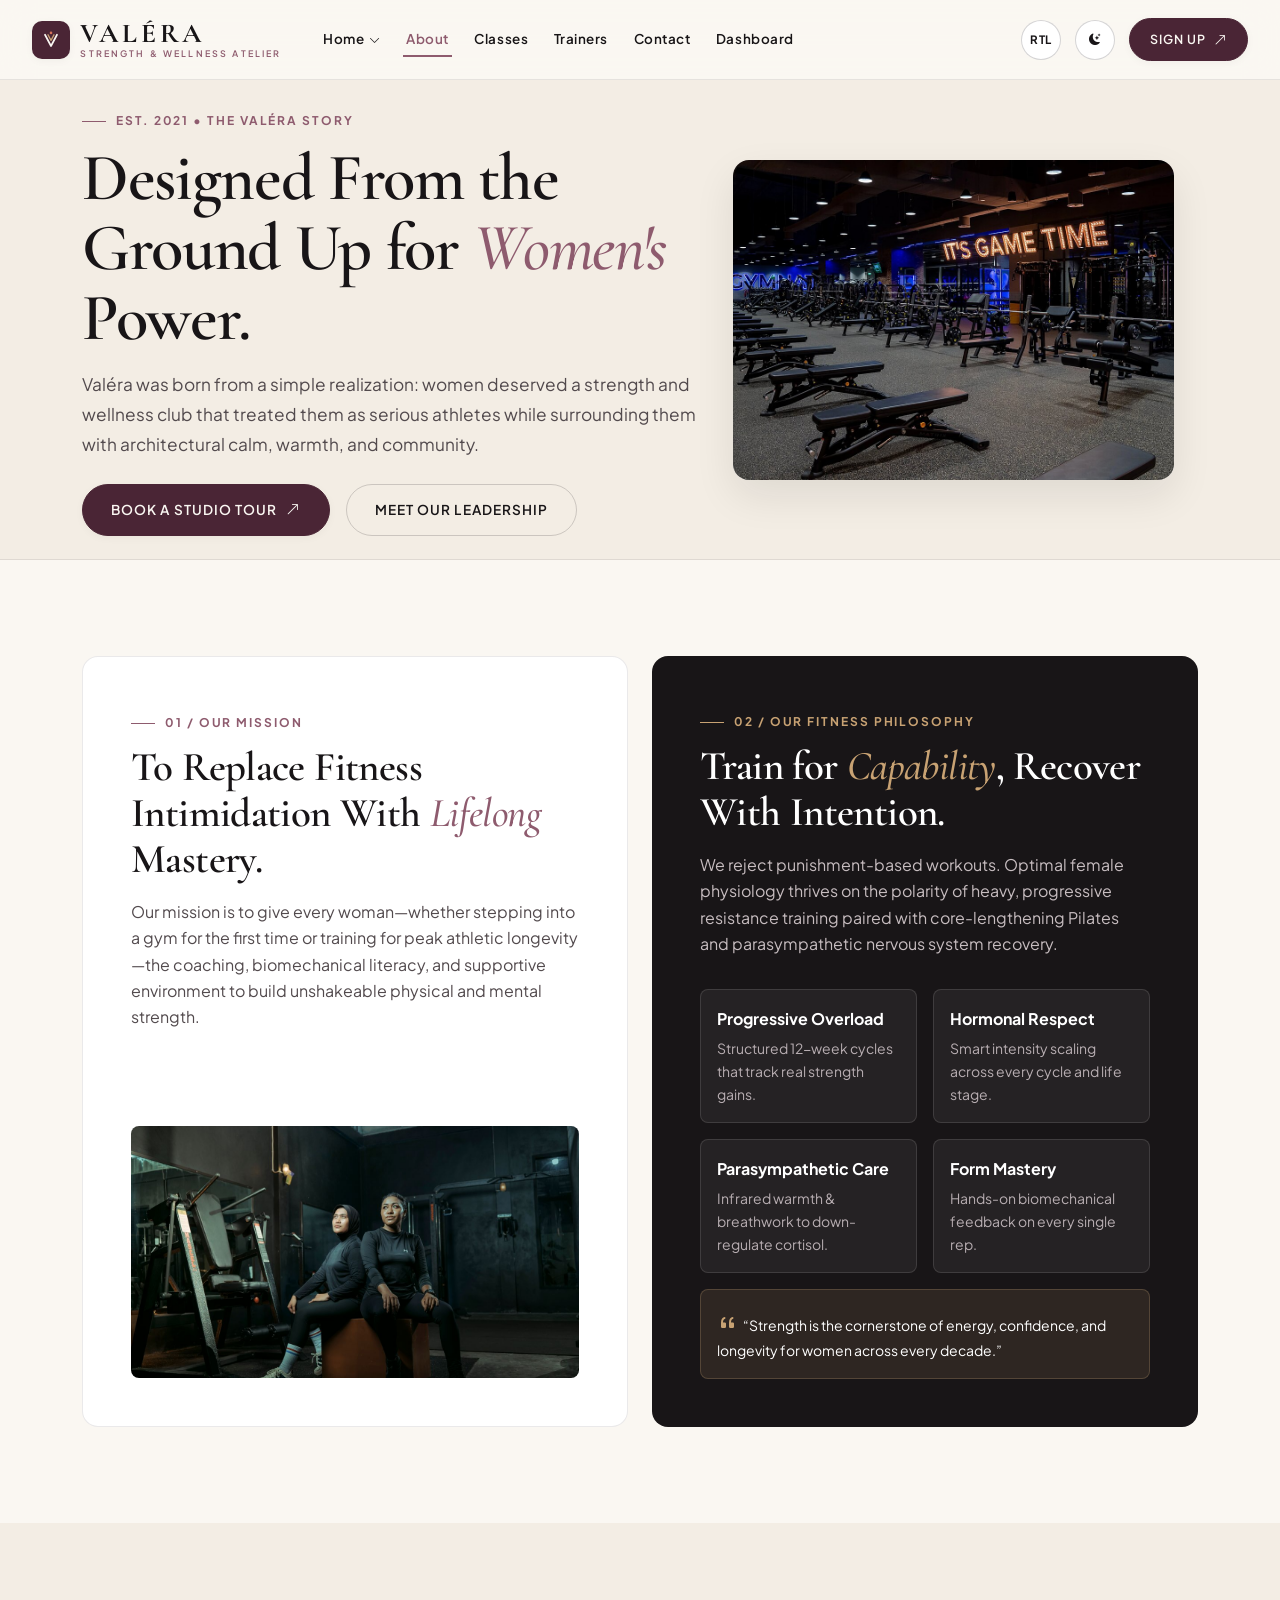
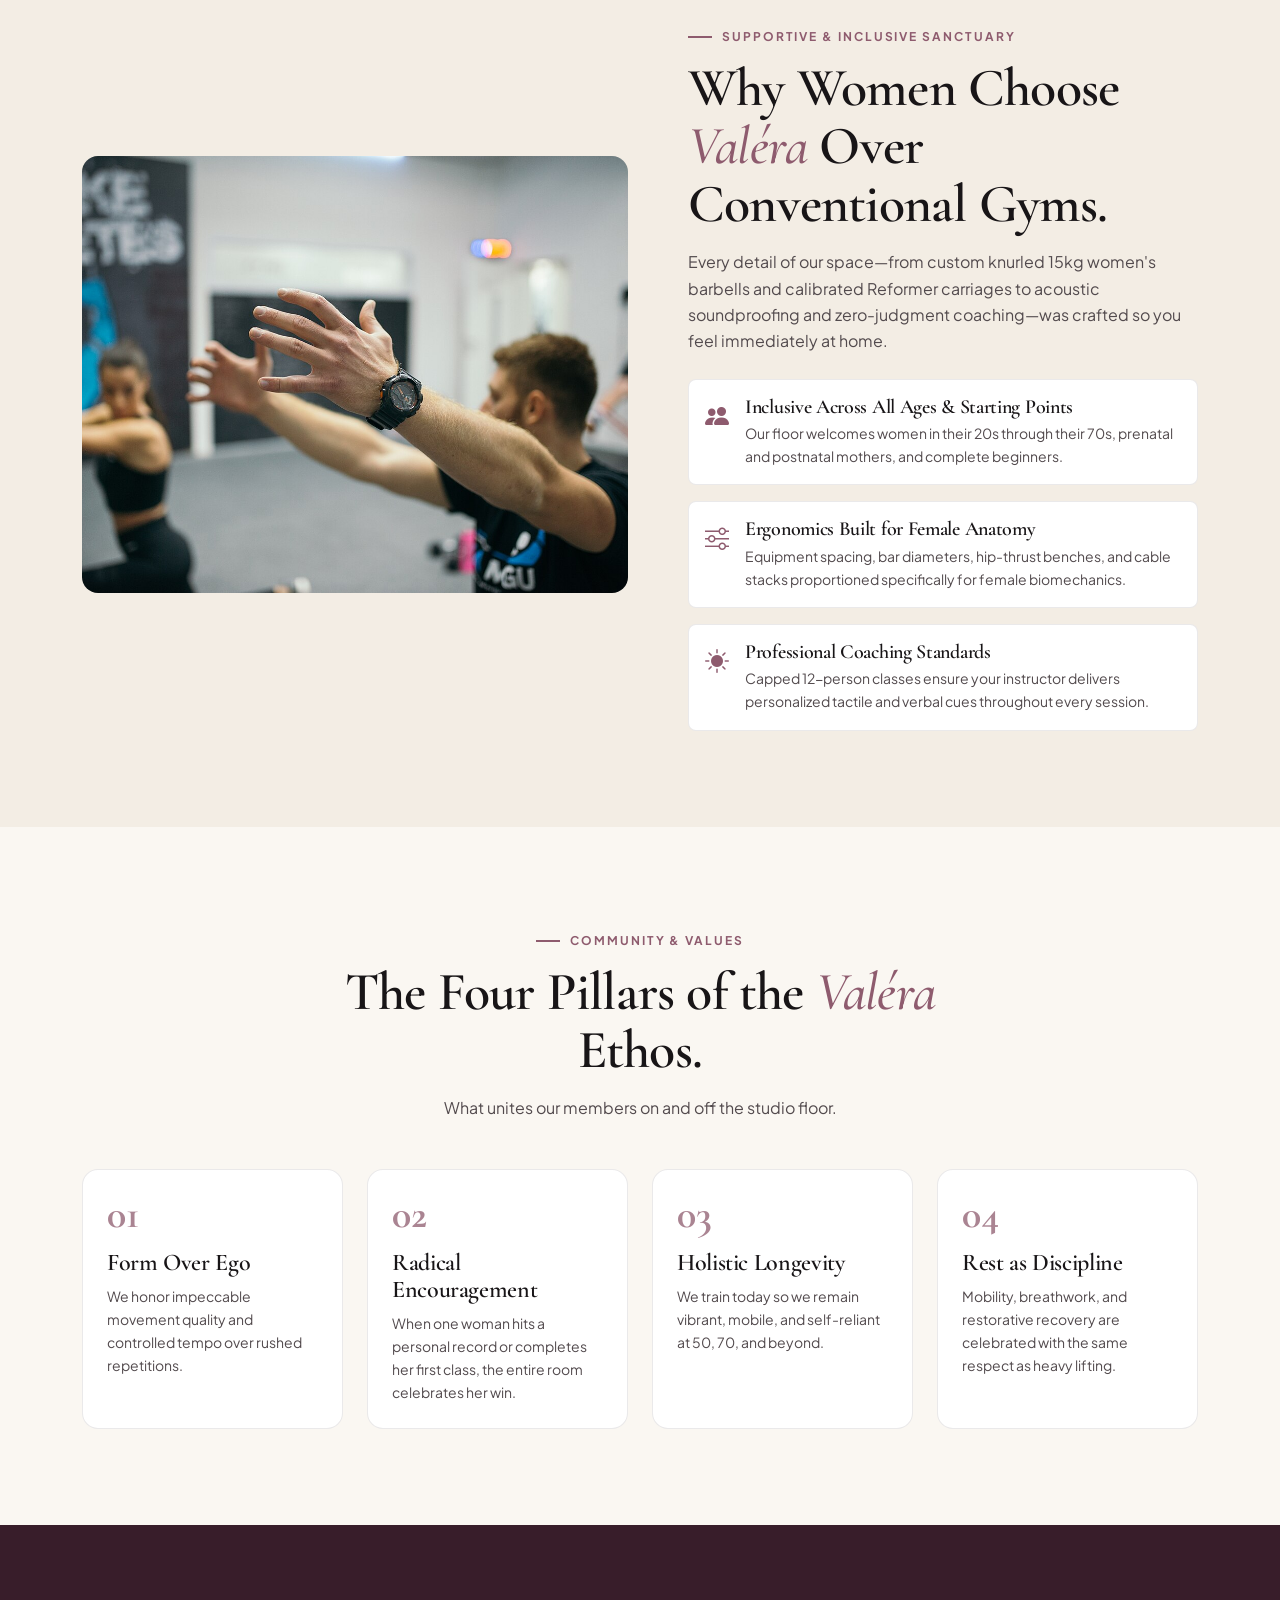
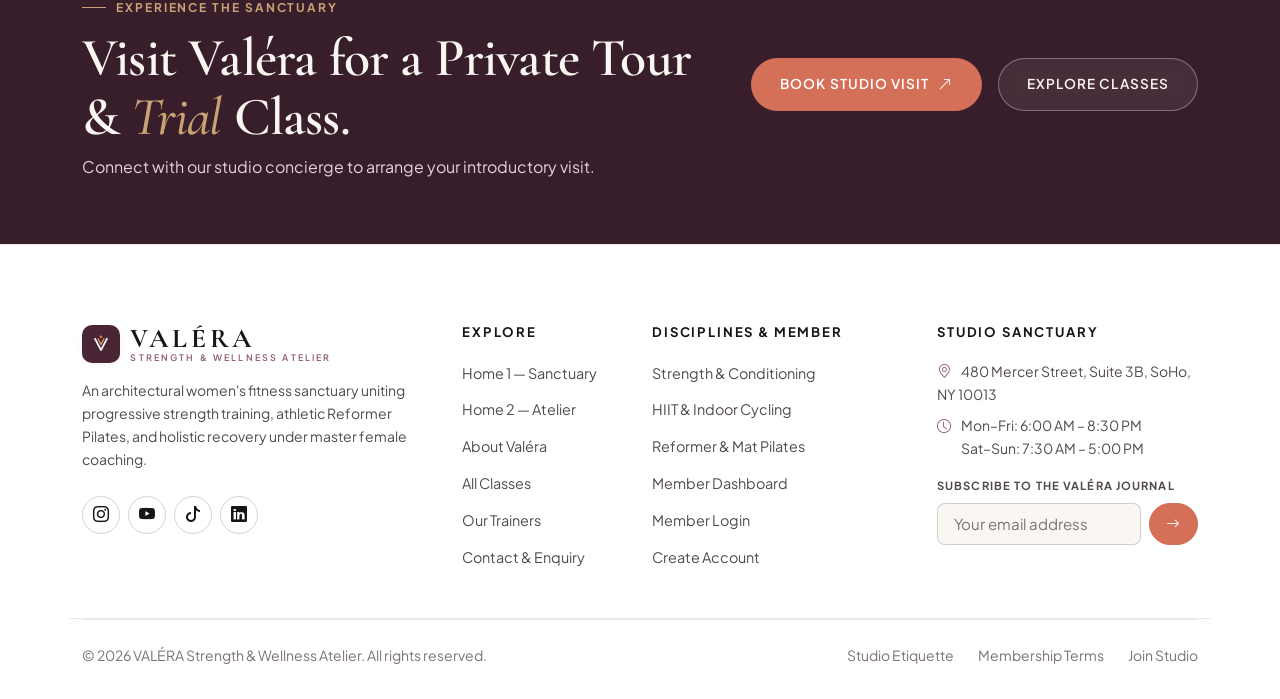
==== commit 358a59b2: "Your commit message" ====
--- a/about.html
+++ b/about.html
@@ -137,8 +137,8 @@
           </div>
 
           <div class="col-lg-5">
-            <div class="rounded-4 overflow-hidden shadow-md" style="aspect-ratio: 16/10;" data-gsap-hero>
-              <img src="assets/images/pilates-studio-towers.jpg" alt="Valéra bright studio sanctuary with Pilates towers and strength floor" class="w-100 h-100 object-fit-cover" />
+            <div class="page-hero-img-box rounded-4 overflow-hidden shadow-md" data-gsap-hero>
+              <img src="assets/images/gym-modern-interior.jpg" alt="Valéra boutique modern strength and wellness atelier interior" />
             </div>
           </div>
         </div>
@@ -179,18 +179,38 @@
                   We reject punishment-based workouts. Optimal female physiology thrives on the polarity of heavy, progressive resistance training paired with core-lengthening Pilates and parasympathetic nervous system recovery.
                 </p>
               </div>
-              <div class="row g-3 pt-2">
-                <div class="col-sm-6">
-                  <div class="p-3 rounded-3" style="background: rgba(250,247,242,0.06); border: 1px solid rgba(250,247,242,0.12);">
-                    <strong class="text-white d-block mb-1">Progressive Overload</strong>
-                    <p class="small mb-0" style="color: #B8AEB2;">Structured 12-week cycles that track real strength gains.</p>
+              <div>
+                <div class="row g-3 pt-2 mb-3">
+                  <div class="col-sm-6">
+                    <div class="p-3 rounded-3 h-100" style="background: rgba(250,247,242,0.06); border: 1px solid rgba(250,247,242,0.12);">
+                      <strong class="text-white d-block mb-1">Progressive Overload</strong>
+                      <p class="small mb-0" style="color: #B8AEB2;">Structured 12-week cycles that track real strength gains.</p>
+                    </div>
+                  </div>
+                  <div class="col-sm-6">
+                    <div class="p-3 rounded-3 h-100" style="background: rgba(250,247,242,0.06); border: 1px solid rgba(250,247,242,0.12);">
+                      <strong class="text-white d-block mb-1">Hormonal Respect</strong>
+                      <p class="small mb-0" style="color: #B8AEB2;">Smart intensity scaling across every cycle and life stage.</p>
+                    </div>
+                  </div>
+                  <div class="col-sm-6">
+                    <div class="p-3 rounded-3 h-100" style="background: rgba(250,247,242,0.06); border: 1px solid rgba(250,247,242,0.12);">
+                      <strong class="text-white d-block mb-1">Parasympathetic Care</strong>
+                      <p class="small mb-0" style="color: #B8AEB2;">Infrared warmth &amp; breathwork to down-regulate cortisol.</p>
+                    </div>
+                  </div>
+                  <div class="col-sm-6">
+                    <div class="p-3 rounded-3 h-100" style="background: rgba(250,247,242,0.06); border: 1px solid rgba(250,247,242,0.12);">
+                      <strong class="text-white d-block mb-1">Form Mastery</strong>
+                      <p class="small mb-0" style="color: #B8AEB2;">Hands-on biomechanical feedback on every single rep.</p>
+                    </div>
                   </div>
                 </div>
-                <div class="col-sm-6">
-                  <div class="p-3 rounded-3" style="background: rgba(250,247,242,0.06); border: 1px solid rgba(250,247,242,0.12);">
-                    <strong class="text-white d-block mb-1">Hormonal Respect</strong>
-                    <p class="small mb-0" style="color: #B8AEB2;">Smart intensity scaling across every cycle and life stage.</p>
-                  </div>
+                <div class="p-3 rounded-3" style="background: rgba(200,162,115,0.12); border: 1px solid rgba(200,162,115,0.25);">
+                  <p class="small mb-0 text-white">
+                    <i class="bi bi-quote fs-5 me-1" style="color: var(--accent-champagne);"></i>
+                    “Strength is the cornerstone of energy, confidence, and longevity for women across every decade.”
+                  </p>
                 </div>
               </div>
             </div>
--- a/assets/css/style.css
+++ b/assets/css/style.css
@@ -230,13 +230,48 @@
    Uniform Non-Home Page Hero (Consistent Height Across About, Classes, Trainers, Contact)
    ========================================================================== */
 .page-hero-valera {
-  min-height: 360px;
+  min-height: 480px;
   display: flex;
   align-items: center;
   padding-top: var(--space-8);
   padding-bottom: var(--space-8);
   background-color: var(--bg-secondary);
   border-bottom: 1px solid var(--border-subtle);
+  position: relative;
+}
+
+.page-hero-valera .page-hero-img-box {
+  height: 320px;
+  width: 100%;
+  border-radius: var(--radius-lg);
+  overflow: hidden;
+  box-shadow: var(--shadow-md);
+  background-color: var(--bg-surface);
+}
+
+.page-hero-valera .page-hero-img-box img {
+  width: 100%;
+  height: 100%;
+  object-fit: cover;
+  display: block;
+}
+
+@media (min-width: 992px) {
+  .page-hero-valera {
+    min-height: 480px;
+    height: 480px;
+  }
+
+  .page-hero-valera .container {
+    height: 100%;
+    display: flex;
+    align-items: center;
+  }
+
+  .page-hero-valera .row {
+    width: 100%;
+    align-items: center;
+  }
 }
 
 @media (max-width: 991.98px) {
@@ -244,6 +279,10 @@
     min-height: auto;
     padding-top: var(--space-7);
     padding-bottom: var(--space-7);
+  }
+
+  .page-hero-valera .page-hero-img-box {
+    height: 260px;
   }
 }
 
@@ -787,6 +826,7 @@
   cursor: pointer;
   padding: 0;
   transition: all var(--transition-fast);
+  flex-shrink: 0;
 }
 
 .valera-hamburger:hover {
@@ -1924,10 +1964,160 @@
   aspect-ratio: 4 / 3;
 }
 
+/* Ensure the editorial-card content column always stretches full height */
+.editorial-card > [class*="col-"] {
+  display: flex;
+  flex-direction: column;
+  flex: 1 1 auto;
+  width: 100%;
+  min-width: 0;
+}
+
 @media (min-width: 1200px) {
   .editorial-card.flex-xl-row > .col-xl-5.editorial-img-wrap {
     aspect-ratio: auto;
     min-height: 100%;
+    width: 41.66666667%;
+    flex: 0 0 41.66666667%;
+  }
+
+  .editorial-card.flex-xl-row > .col-xl-7 {
+    width: 58.33333333%;
+    flex: 1 1 58.33333333%;
+  }
+}
+
+/* Consistent Testimonial Avatar Circle Size */
+.testimonial-avatar {
+  width: 52px !important;
+  height: 52px !important;
+  min-width: 52px !important;
+  min-height: 52px !important;
+  max-width: 52px !important;
+  max-height: 52px !important;
+  border-radius: 50% !important;
+  object-fit: cover !important;
+  flex-shrink: 0 !important;
+  aspect-ratio: 1 / 1 !important;
+  display: block;
+}
+
+/* Elena Rostova Coach Image Framing */
+.elena-coach-img,
+img[alt*="Elena Rostova"] {
+  object-position: top center !important;
+}
+
+/* Trainer Cards Height & Button Alignment */
+.trainer-card {
+  height: 100%;
+  display: flex;
+  flex-direction: column;
+}
+
+.trainer-card .row {
+  height: 100%;
+  align-items: stretch !important;
+}
+
+.trainer-card .col-xl-7 {
+  display: flex;
+  flex-direction: column;
+  justify-content: space-between;
+  height: 100%;
+  flex: 1 1 auto;
+}
+
+.trainer-card .btn-valera-primary {
+  margin-top: auto;
+}
+
+.trainer-card .expertise-tag {
+  white-space: normal;
+}
+
+/* Home 2 Hero Image & Badge Clearance */
+.hero-2-badge-card {
+  position: relative;
+  z-index: 5;
+  max-width: 300px;
+}
+
+@media (max-width: 991.98px) {
+  .hero-2-badge-card {
+    margin-top: 1.5rem !important;
+  }
+}
+
+/* Floating Actions on Auth Pages (Login & Sign Up) */
+.auth-top-actions {
+  position: fixed;
+  top: 1.25rem;
+  right: 1.25rem;
+  z-index: 1050;
+  display: flex;
+  align-items: center;
+  gap: 0.5rem;
+}
+
+[dir="rtl"] .auth-top-actions {
+  right: auto;
+  left: 1.25rem;
+}
+
+/* Dashboard Renew Membership Button Responsiveness */
+#dashRenewForm .btn-valera-primary,
+.dashRenewForm .btn-valera-primary {
+  white-space: normal !important;
+  text-align: center;
+  max-width: 100%;
+}
+
+@media (max-width: 767.98px) {
+  #dashRenewForm .d-flex {
+    flex-direction: column;
+    align-items: stretch !important;
+  }
+
+  #dashRenewForm .btn-valera-primary {
+    width: 100% !important;
+  }
+}
+
+/* Mobile Polish: Prevent Button Cropping & Hamburger Overflow */
+@media (max-width: 575.98px) {
+  .navbar-brand-valera .brand-title {
+    font-size: 1.35rem;
+  }
+
+  .navbar-brand-valera .brand-subtitle {
+    display: none;
+  }
+
+  .brand-icon-mark {
+    width: 34px;
+    height: 34px;
+  }
+
+  .brand-icon-mark svg {
+    width: 20px;
+    height: 20px;
+  }
+
+  .valera-navbar .container-fluid {
+    padding-left: 0.85rem !important;
+    padding-right: 0.85rem !important;
+  }
+
+  .editorial-card .p-4 {
+    padding: 1.25rem 1rem !important;
+  }
+
+  .editorial-card .btn-valera-primary,
+  .trainer-card .btn-valera-primary {
+    padding-left: 0.85rem;
+    padding-right: 0.85rem;
+    font-size: 0.8rem;
   }
 }
 
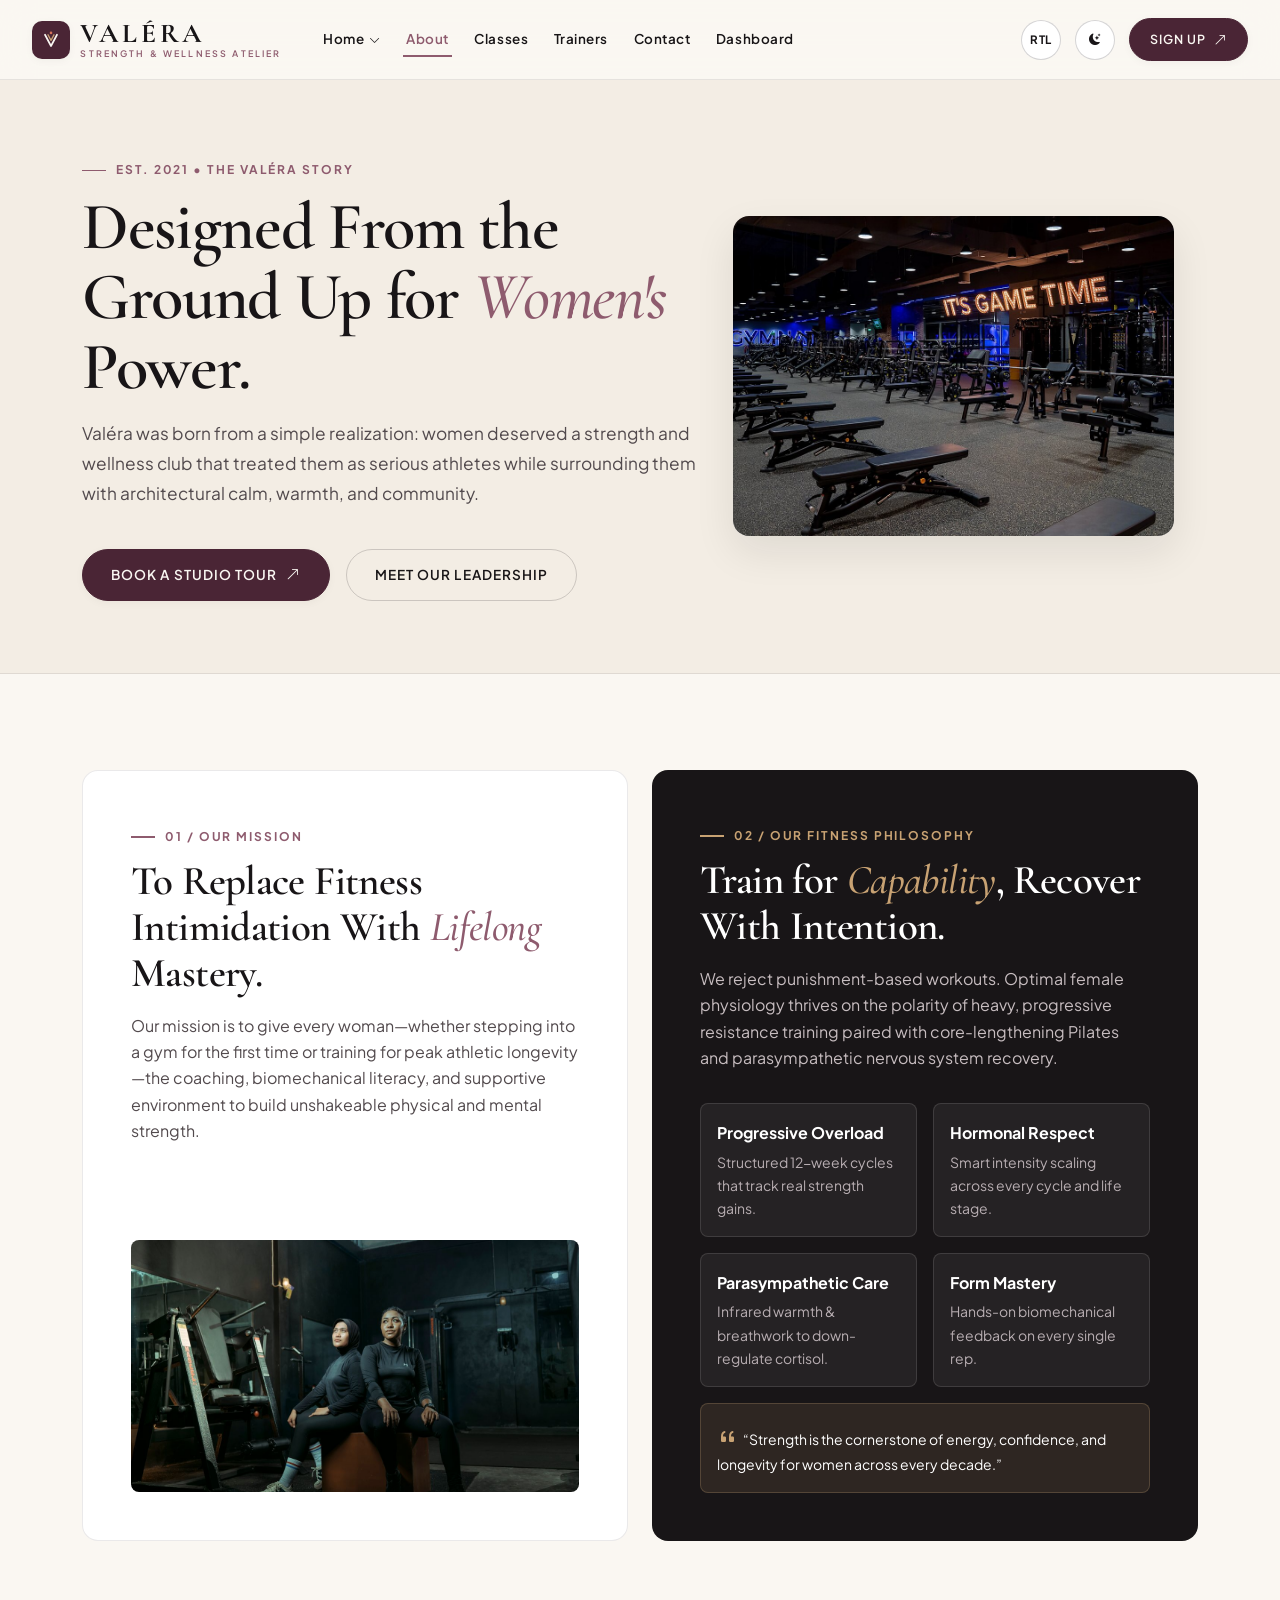
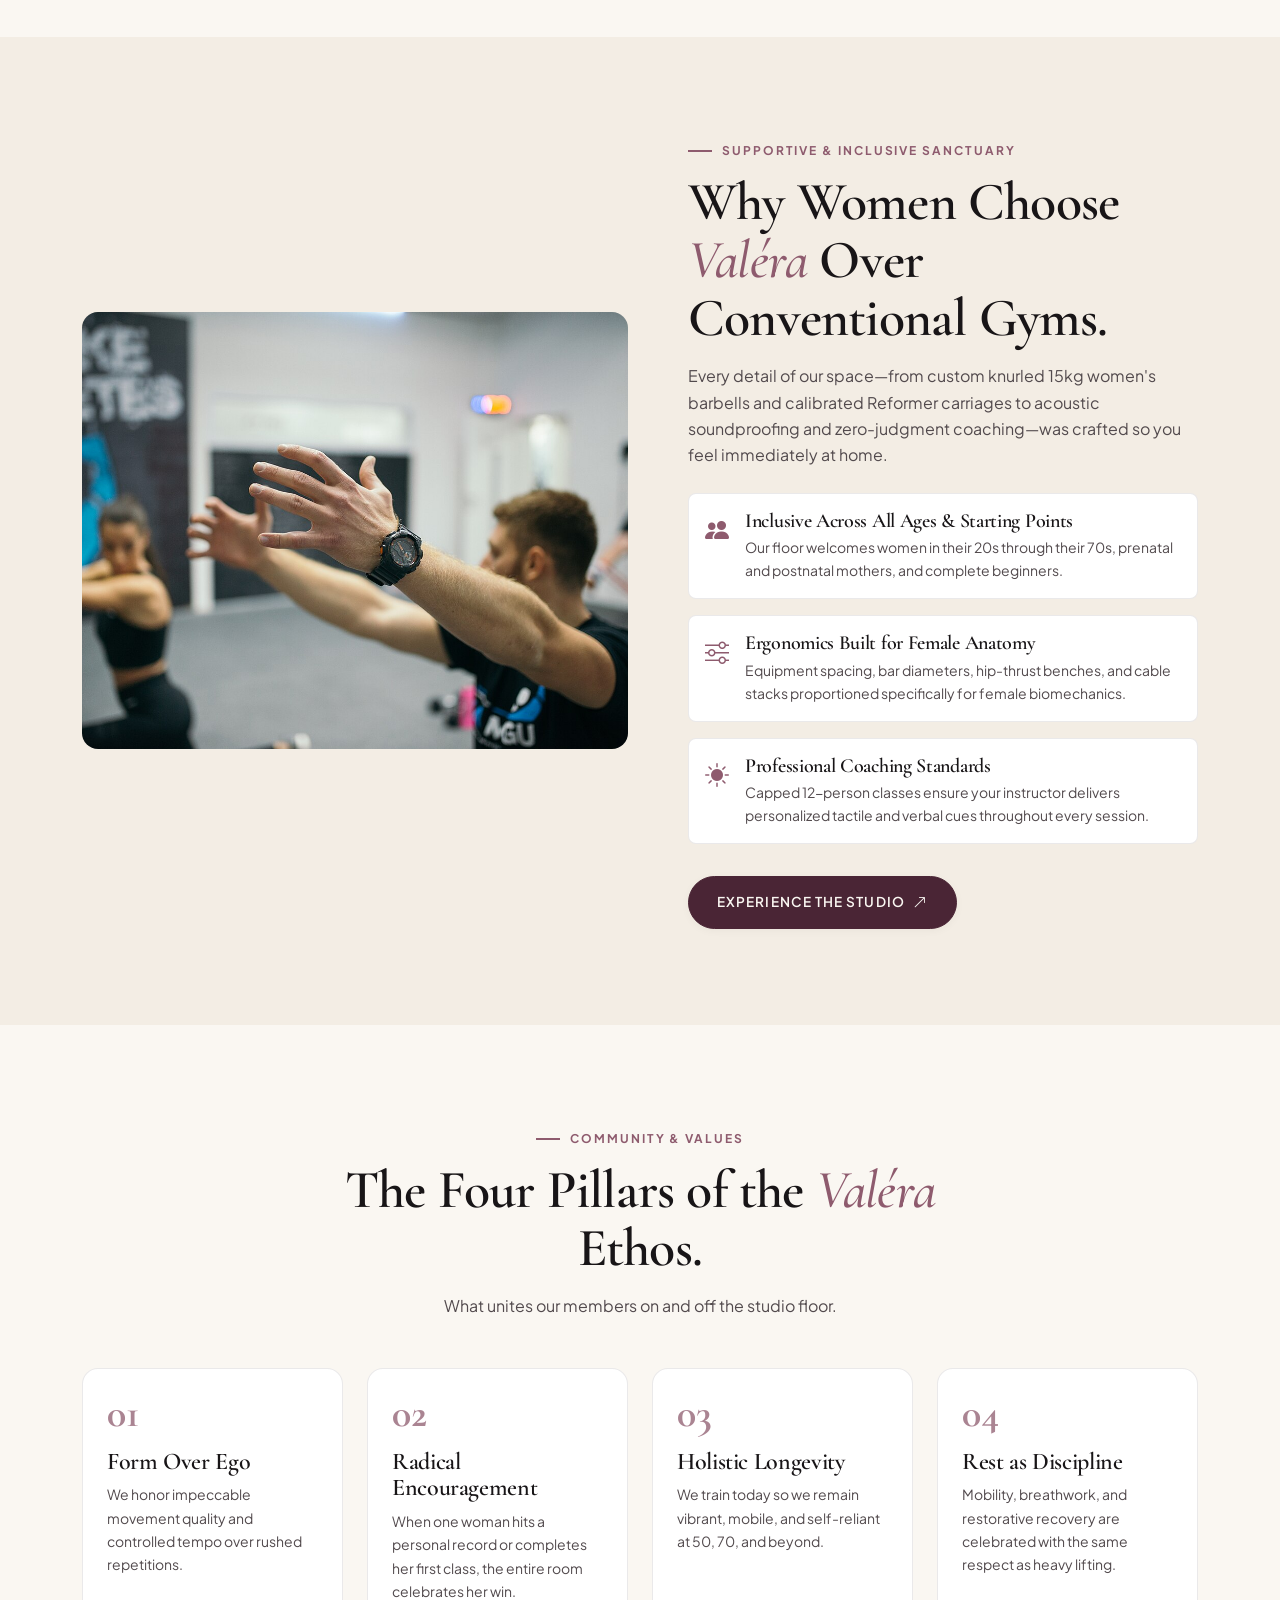
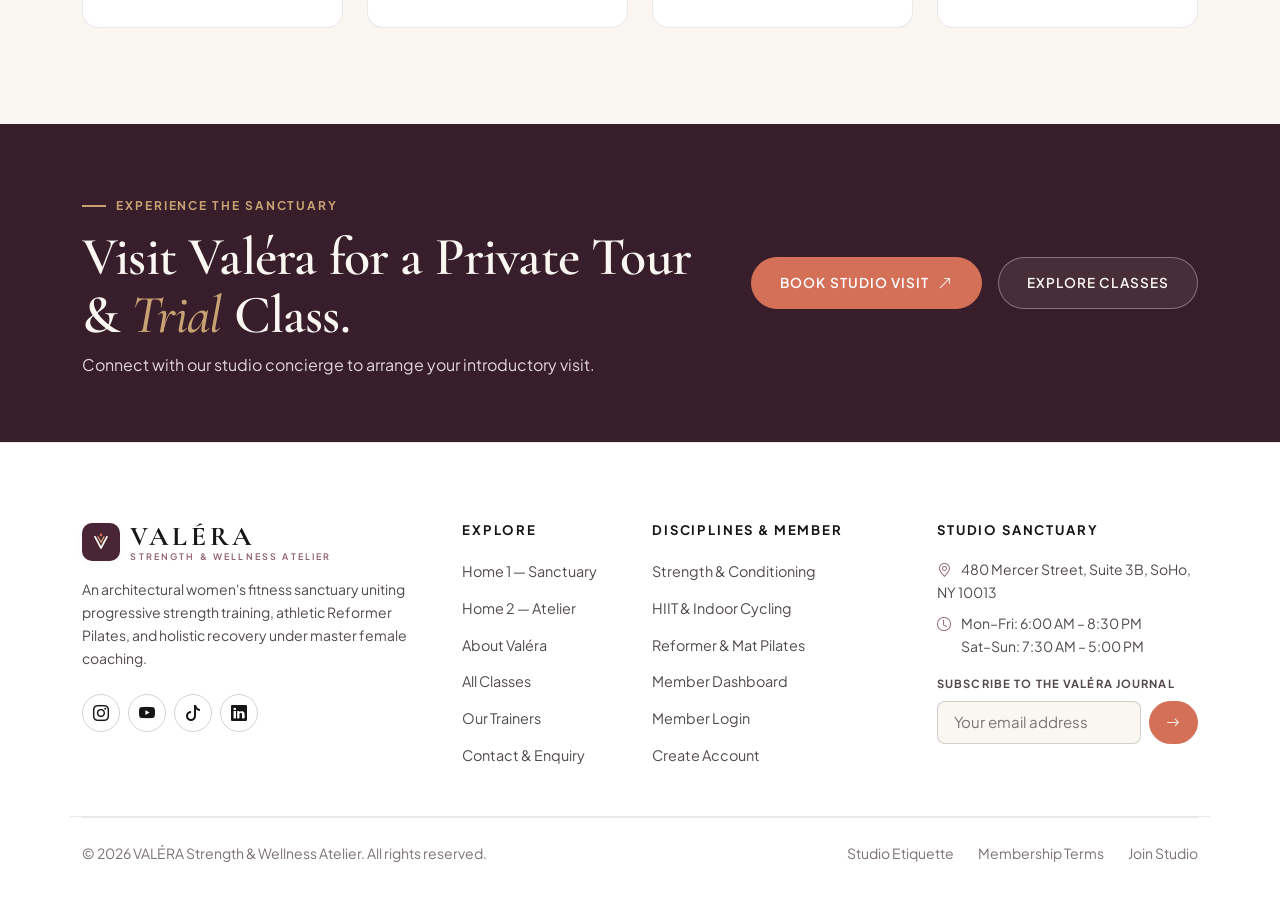
==== commit 5bd311ea: "Your commit message" ====
--- a/about.html
+++ b/about.html
@@ -126,7 +126,7 @@
             <p class="lead-editorial mb-4" data-gsap-hero>
               Valéra was born from a simple realization: women deserved a strength and wellness club that treated them as serious athletes while surrounding them with architectural calm, warmth, and community.
             </p>
-            <div class="d-flex flex-wrap gap-3" data-gsap-hero>
+            <div class="d-flex flex-wrap gap-3 pt-3 mt-1" data-gsap-hero>
               <a href="contact.html#enquiry-form" class="btn-valera-primary">
                 Book a Studio Tour <i class="bi bi-arrow-up-right"></i>
               </a>
@@ -265,6 +265,12 @@
                 </div>
               </div>
             </div>
+
+            <div class="pt-4 mt-2">
+              <a href="contact.html#enquiry-form" class="btn-valera-primary">
+                Experience the Studio <i class="bi bi-arrow-up-right"></i>
+              </a>
+            </div>
           </div>
         </div>
       </div>
@@ -343,7 +349,7 @@
             </p>
           </div>
           <div class="col-lg-5 text-lg-end">
-            <div class="d-flex flex-wrap gap-3 justify-content-lg-end">
+            <div class="d-flex flex-wrap gap-3 justify-content-lg-end mt-3 mt-lg-0">
               <a href="contact.html#enquiry-form" class="btn-valera-coral">
                 Book Studio Visit <i class="bi bi-arrow-up-right"></i>
               </a>
--- a/assets/css/style.css
+++ b/assets/css/style.css
@@ -259,7 +259,9 @@
 @media (min-width: 992px) {
   .page-hero-valera {
     min-height: 480px;
-    height: 480px;
+    height: auto;
+    padding-top: 4.5rem;
+    padding-bottom: 4.5rem;
   }
 
   .page-hero-valera .container {
@@ -1025,6 +1027,10 @@
   object-fit: cover;
 }
 
+.hero-2-visual-stack {
+  position: relative;
+}
+
 .hero-2-secondary-img {
   width: 210px;
   aspect-ratio: 1 / 1.15;
@@ -1035,13 +1041,24 @@
   position: absolute;
   bottom: -24px;
   left: -28px;
-}
-
-@media (max-width: 767.98px) {
+  z-index: 2;
+}
+
+@media (max-width: 991.98px) {
   .hero-2-secondary-img {
     width: 140px;
     bottom: -16px;
+    left: 8px;
+  }
+}
+
+@media (max-width: 767.98px) {
+  .hero-2-secondary-img {
+    width: 125px;
+    bottom: 12px;
     left: 12px;
+    border-width: 4px;
+    box-shadow: var(--shadow-sm);
   }
 }
 
@@ -1277,7 +1294,6 @@
   background-color: var(--bg-surface);
   border: 1px solid var(--border-subtle);
   border-radius: var(--radius-md);
-  overflow: hidden;
   transition: all var(--transition-smooth);
   height: 100%;
   display: flex;
@@ -2015,21 +2031,39 @@
   flex-direction: column;
 }
 
-.trainer-card .row {
-  height: 100%;
-  align-items: stretch !important;
+.trainer-card > .row {
+  flex: 1 1 auto;
 }
 
 .trainer-card .col-xl-7 {
   display: flex;
   flex-direction: column;
   justify-content: space-between;
-  height: 100%;
   flex: 1 1 auto;
+  min-width: 0;
 }
 
 .trainer-card .btn-valera-primary {
-  margin-top: auto;
+  margin-top: 1.25rem;
+  width: 100%;
+  display: inline-flex;
+  position: relative;
+  z-index: 2;
+}
+
+@media (min-width: 1200px) {
+  .trainer-card > .row {
+    height: 100%;
+    align-items: stretch !important;
+  }
+
+  .trainer-card .col-xl-7 {
+    height: 100%;
+  }
+
+  .trainer-card .btn-valera-primary {
+    margin-top: auto;
+  }
 }
 
 .trainer-card .expertise-tag {
@@ -2046,6 +2080,14 @@
 @media (max-width: 991.98px) {
   .hero-2-badge-card {
     margin-top: 1.5rem !important;
+  }
+}
+
+@media (max-width: 767.98px) {
+  .hero-2-badge-card {
+    margin-top: 1.25rem !important;
+    width: 100% !important;
+    max-width: 100% !important;
   }
 }
 
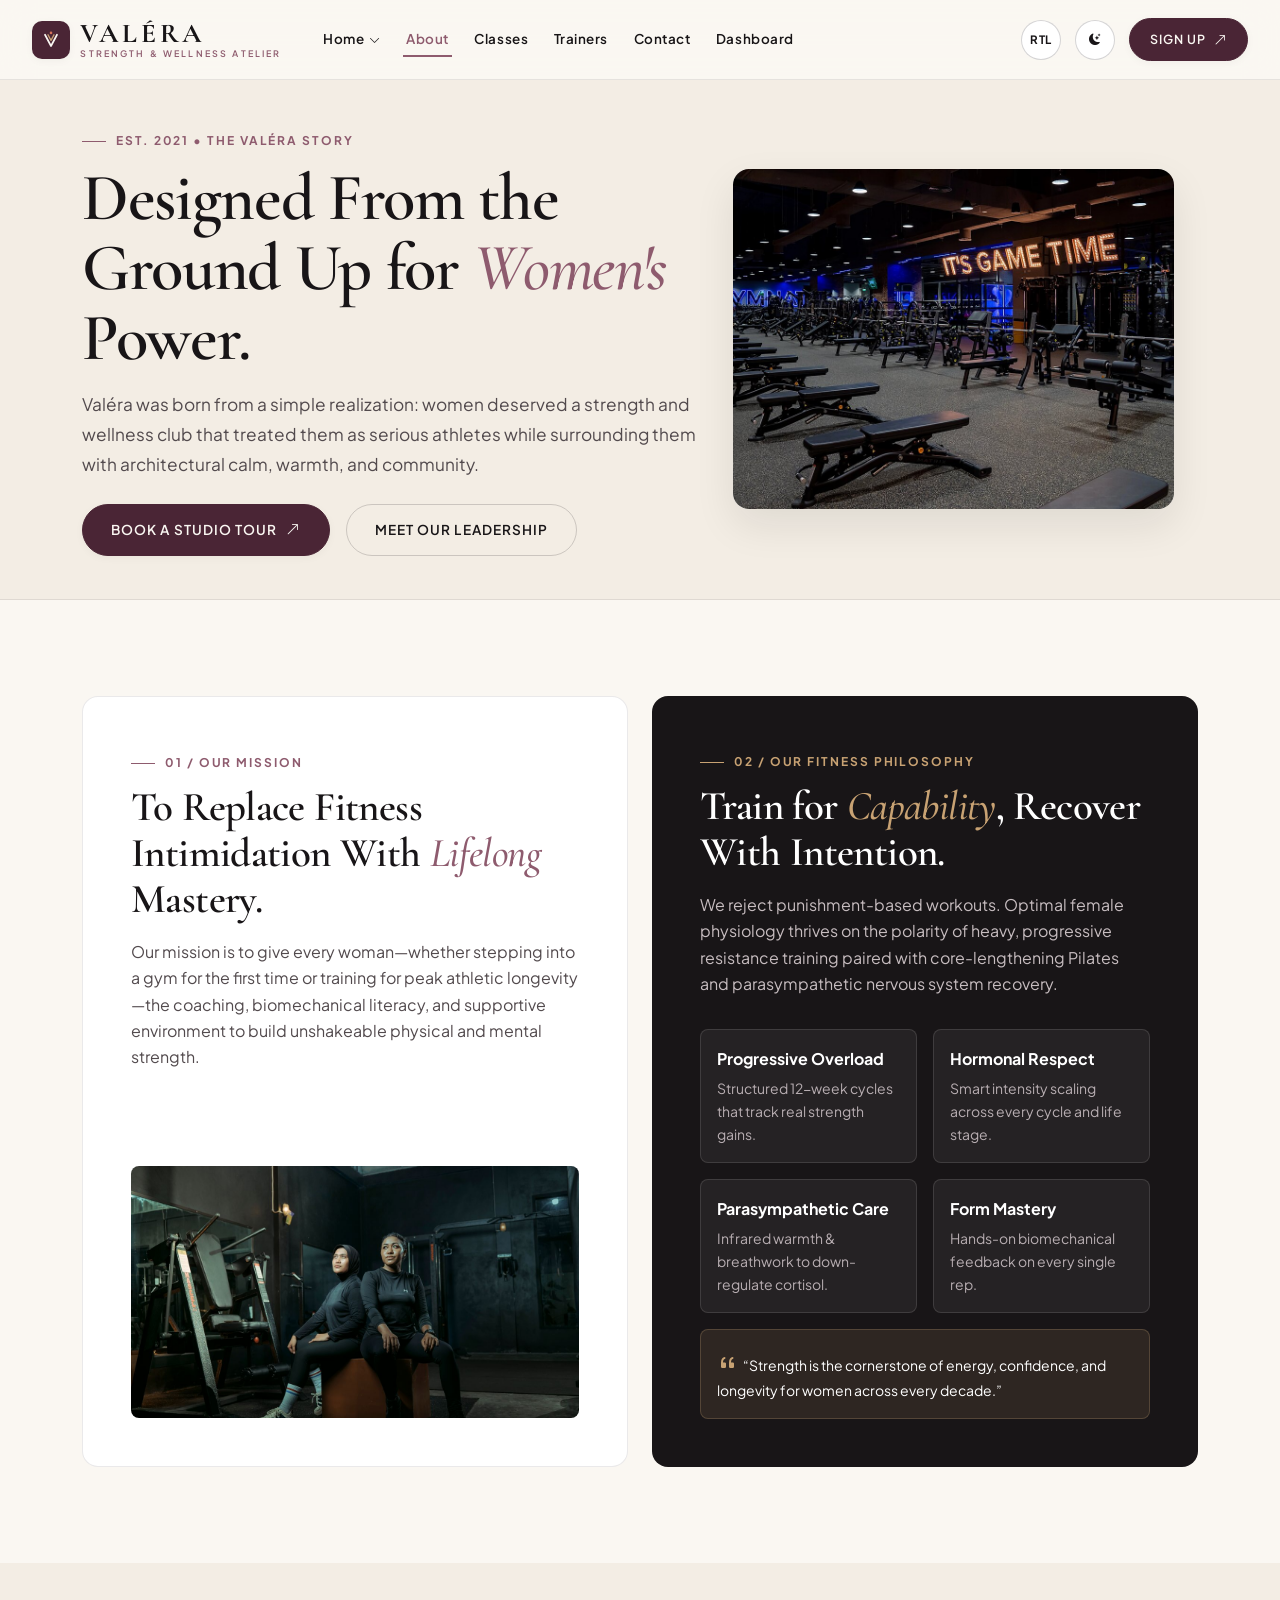
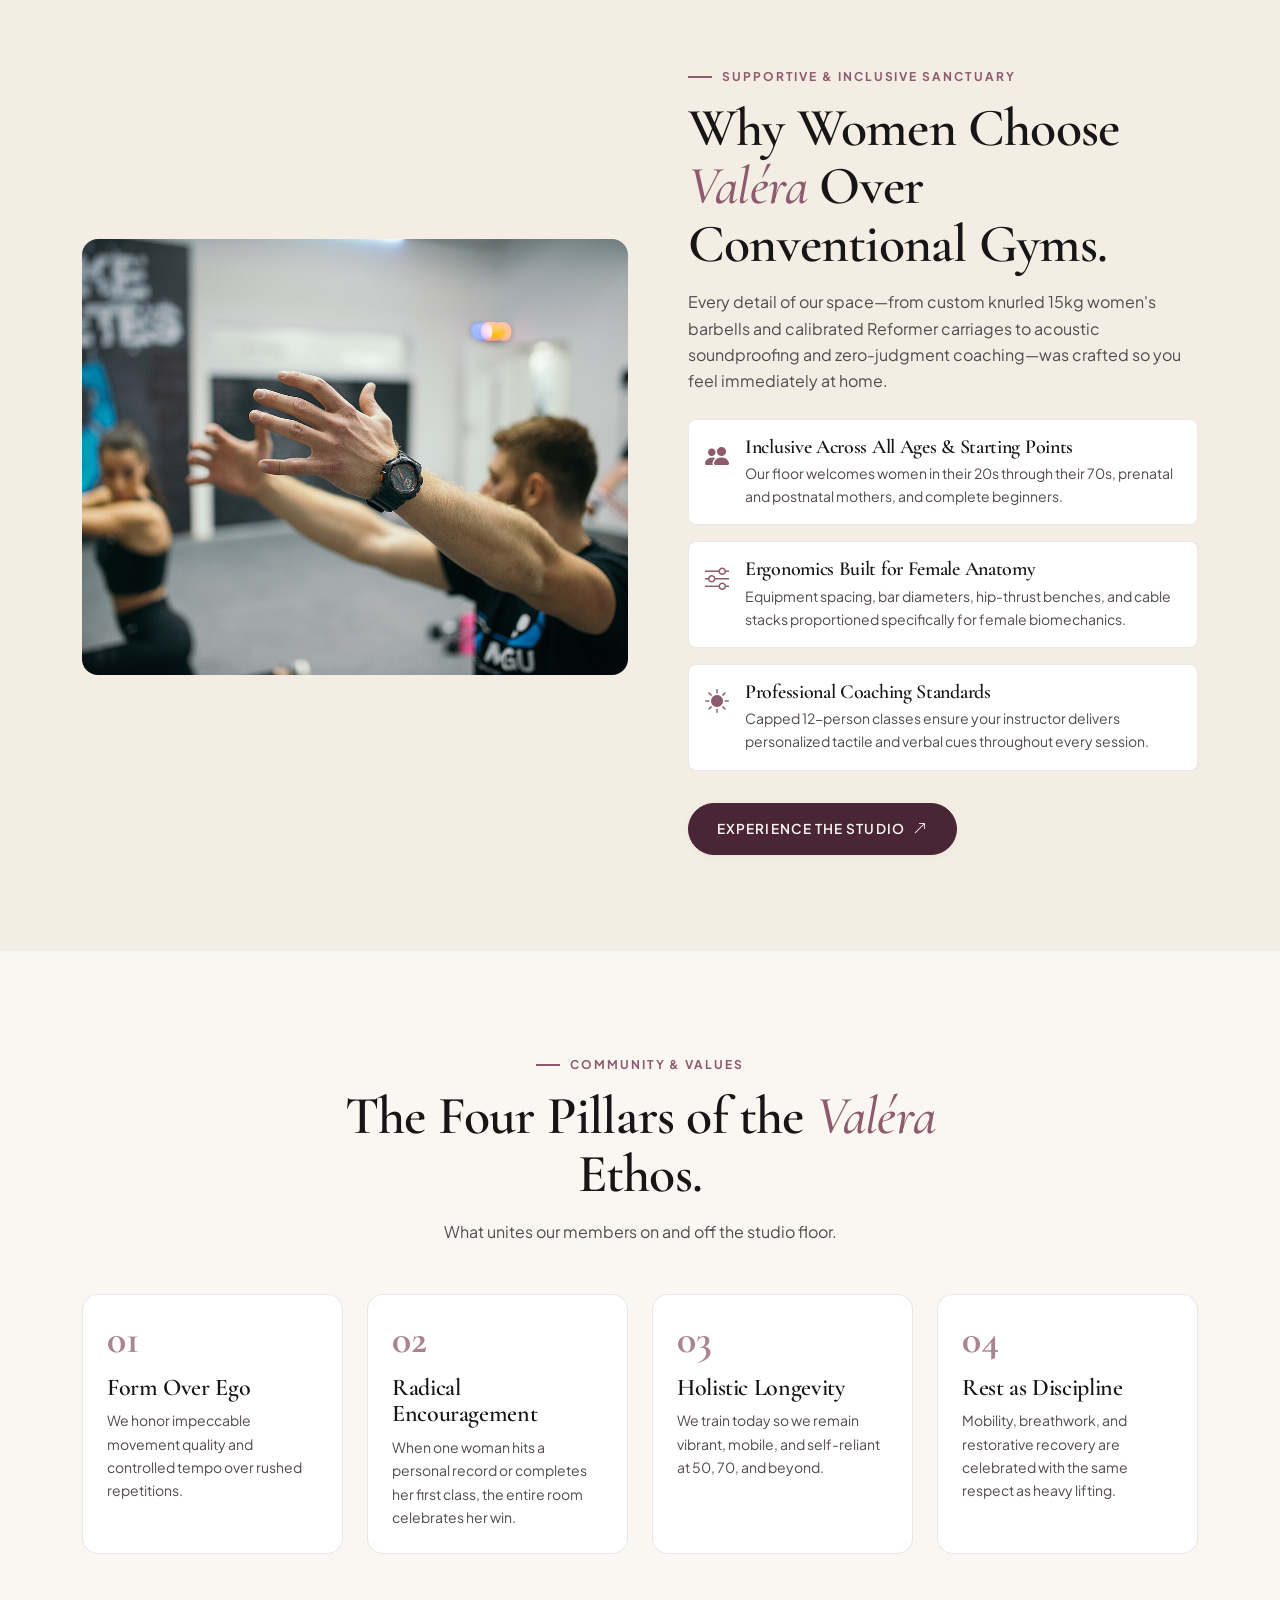
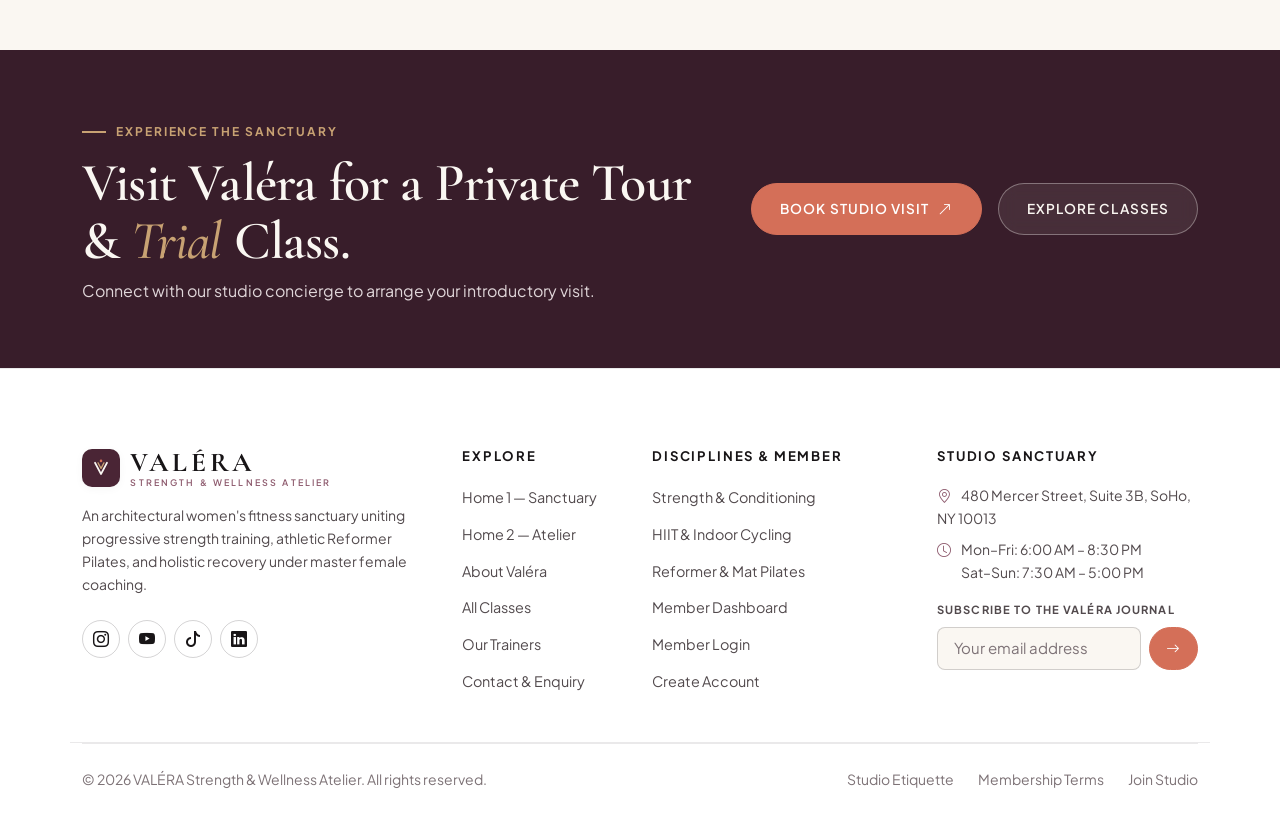
==== commit 8afd888a: "Your commit message" ====
--- a/about.html
+++ b/about.html
@@ -126,7 +126,7 @@
             <p class="lead-editorial mb-4" data-gsap-hero>
               Valéra was born from a simple realization: women deserved a strength and wellness club that treated them as serious athletes while surrounding them with architectural calm, warmth, and community.
             </p>
-            <div class="d-flex flex-wrap gap-3 pt-3 mt-1" data-gsap-hero>
+            <div class="d-flex flex-wrap gap-3" data-gsap-hero>
               <a href="contact.html#enquiry-form" class="btn-valera-primary">
                 Book a Studio Tour <i class="bi bi-arrow-up-right"></i>
               </a>
--- a/assets/css/style.css
+++ b/assets/css/style.css
@@ -230,18 +230,16 @@
    Uniform Non-Home Page Hero (Consistent Height Across About, Classes, Trainers, Contact)
    ========================================================================== */
 .page-hero-valera {
-  min-height: 480px;
-  display: flex;
-  align-items: center;
-  padding-top: var(--space-8);
-  padding-bottom: var(--space-8);
+  min-height: 520px;
+  display: flex;
+  align-items: center;
   background-color: var(--bg-secondary);
   border-bottom: 1px solid var(--border-subtle);
   position: relative;
 }
 
 .page-hero-valera .page-hero-img-box {
-  height: 320px;
+  height: 340px;
   width: 100%;
   border-radius: var(--radius-lg);
   overflow: hidden;
@@ -258,10 +256,11 @@
 
 @media (min-width: 992px) {
   .page-hero-valera {
-    min-height: 480px;
-    height: auto;
-    padding-top: 4.5rem;
-    padding-bottom: 4.5rem;
+    height: 520px !important;
+    min-height: 520px !important;
+    max-height: 520px;
+    padding-top: 0 !important;
+    padding-bottom: 0 !important;
   }
 
   .page-hero-valera .container {
@@ -274,9 +273,25 @@
     width: 100%;
     align-items: center;
   }
-}
-
-@media (max-width: 991.98px) {
+
+  .page-hero-valera .page-hero-img-box {
+    height: 340px;
+  }
+}
+
+@media (min-width: 768px) and (max-width: 991.98px) {
+  .page-hero-valera {
+    min-height: 500px;
+    padding-top: var(--space-8);
+    padding-bottom: var(--space-8);
+  }
+
+  .page-hero-valera .page-hero-img-box {
+    height: 280px;
+  }
+}
+
+@media (max-width: 767.98px) {
   .page-hero-valera {
     min-height: auto;
     padding-top: var(--space-7);
@@ -284,7 +299,7 @@
   }
 
   .page-hero-valera .page-hero-img-box {
-    height: 260px;
+    height: 240px;
   }
 }
 
